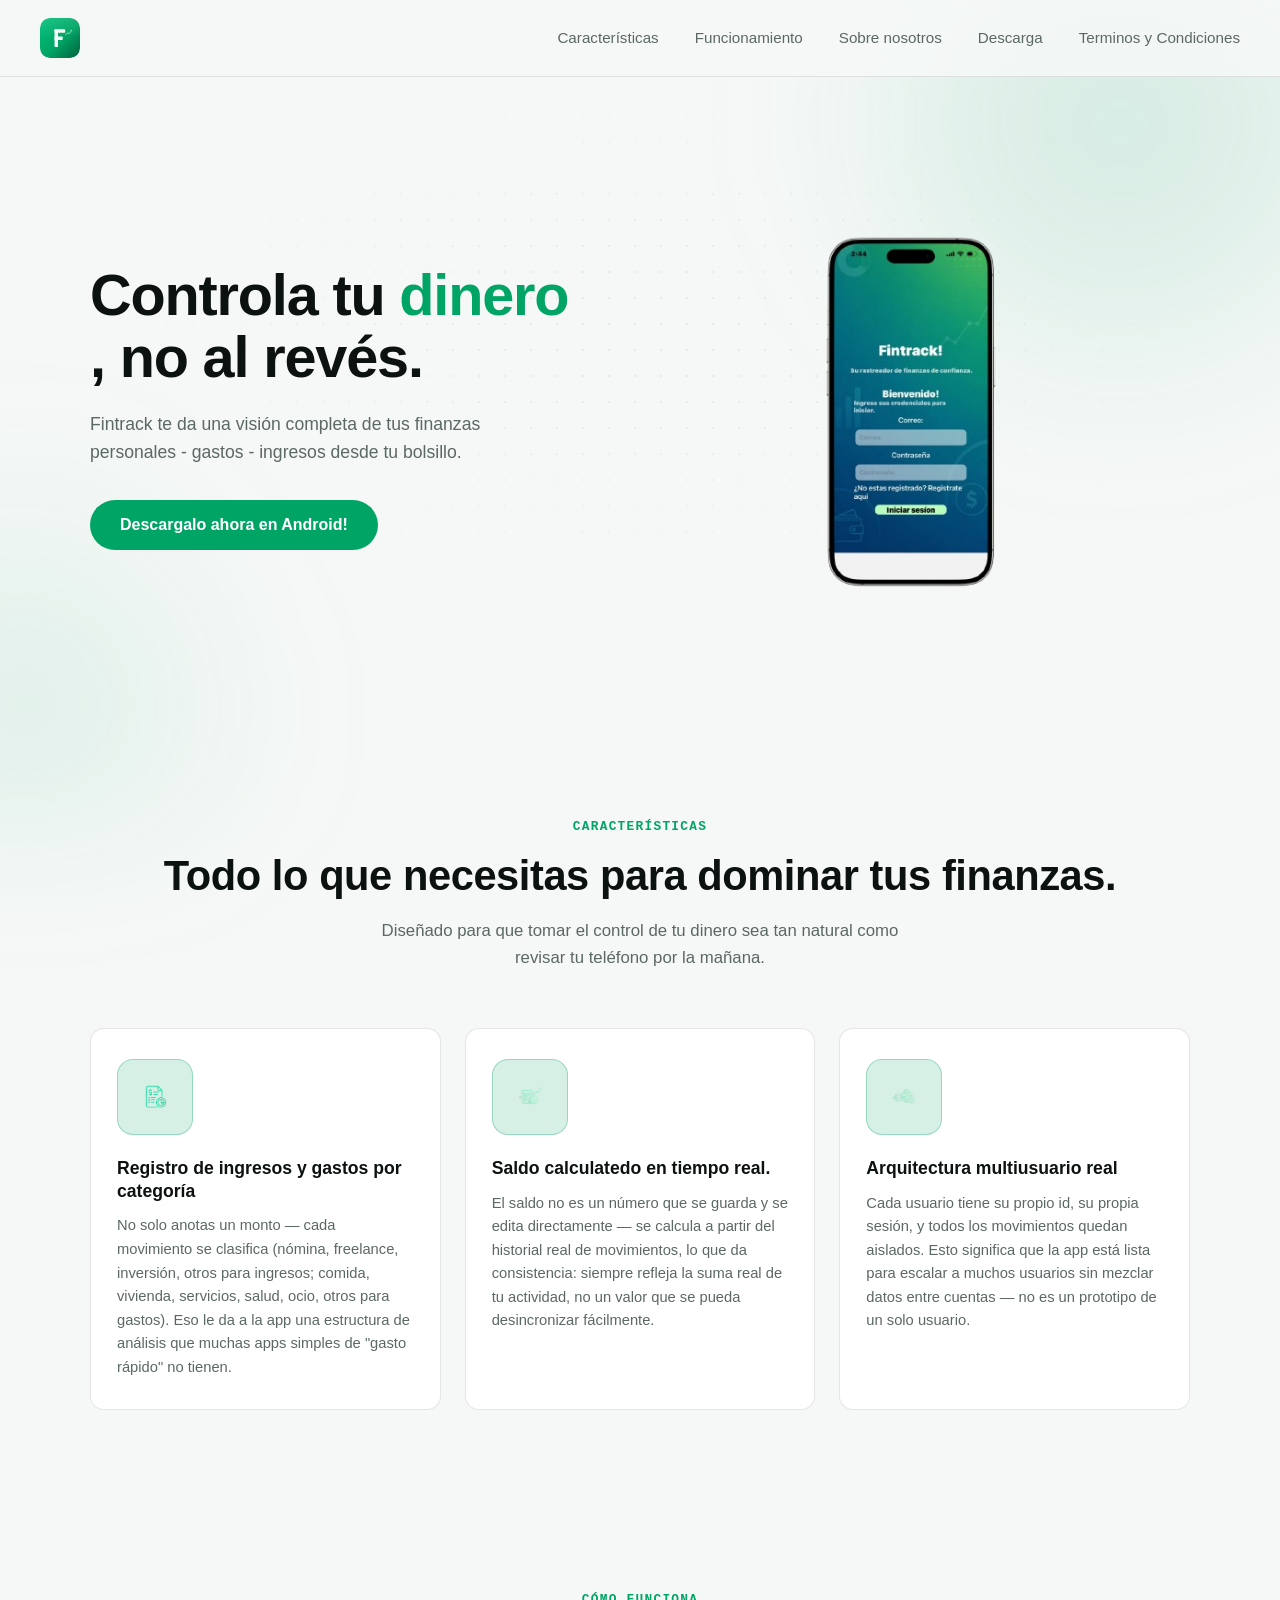
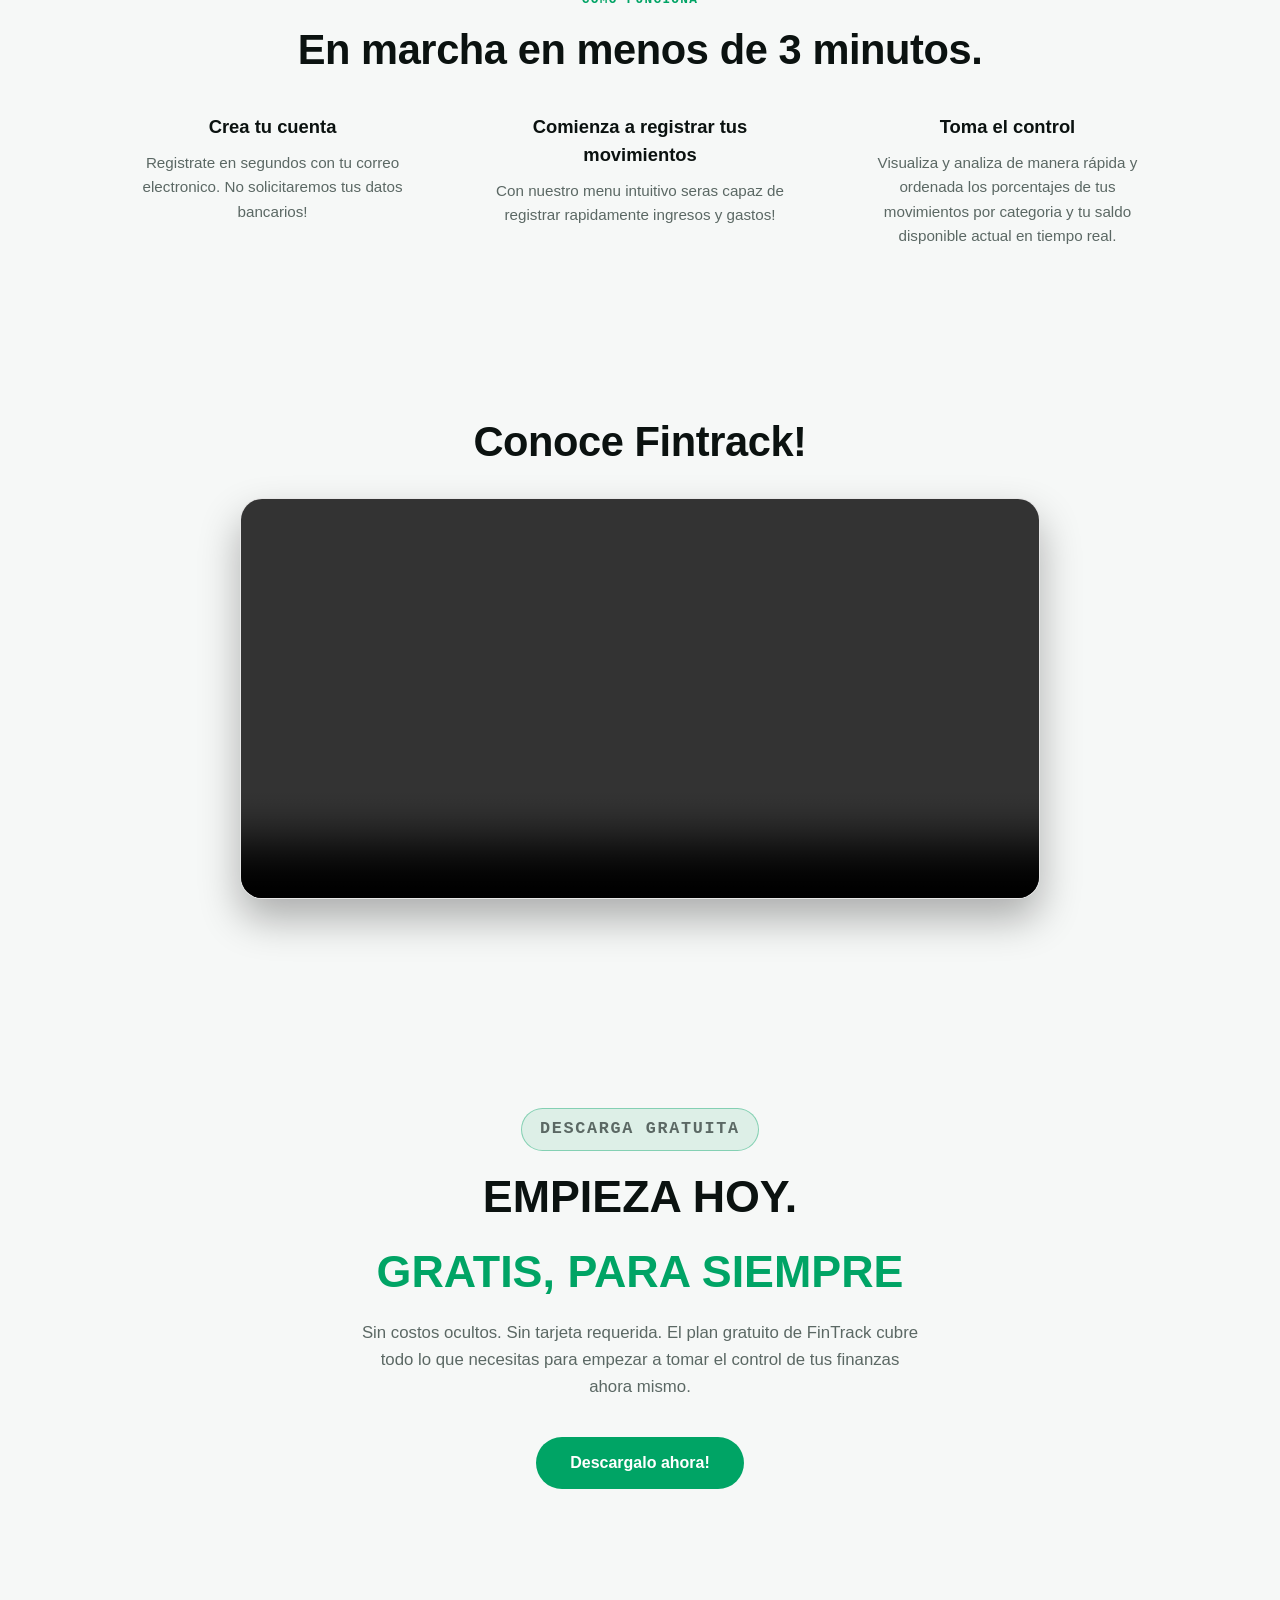
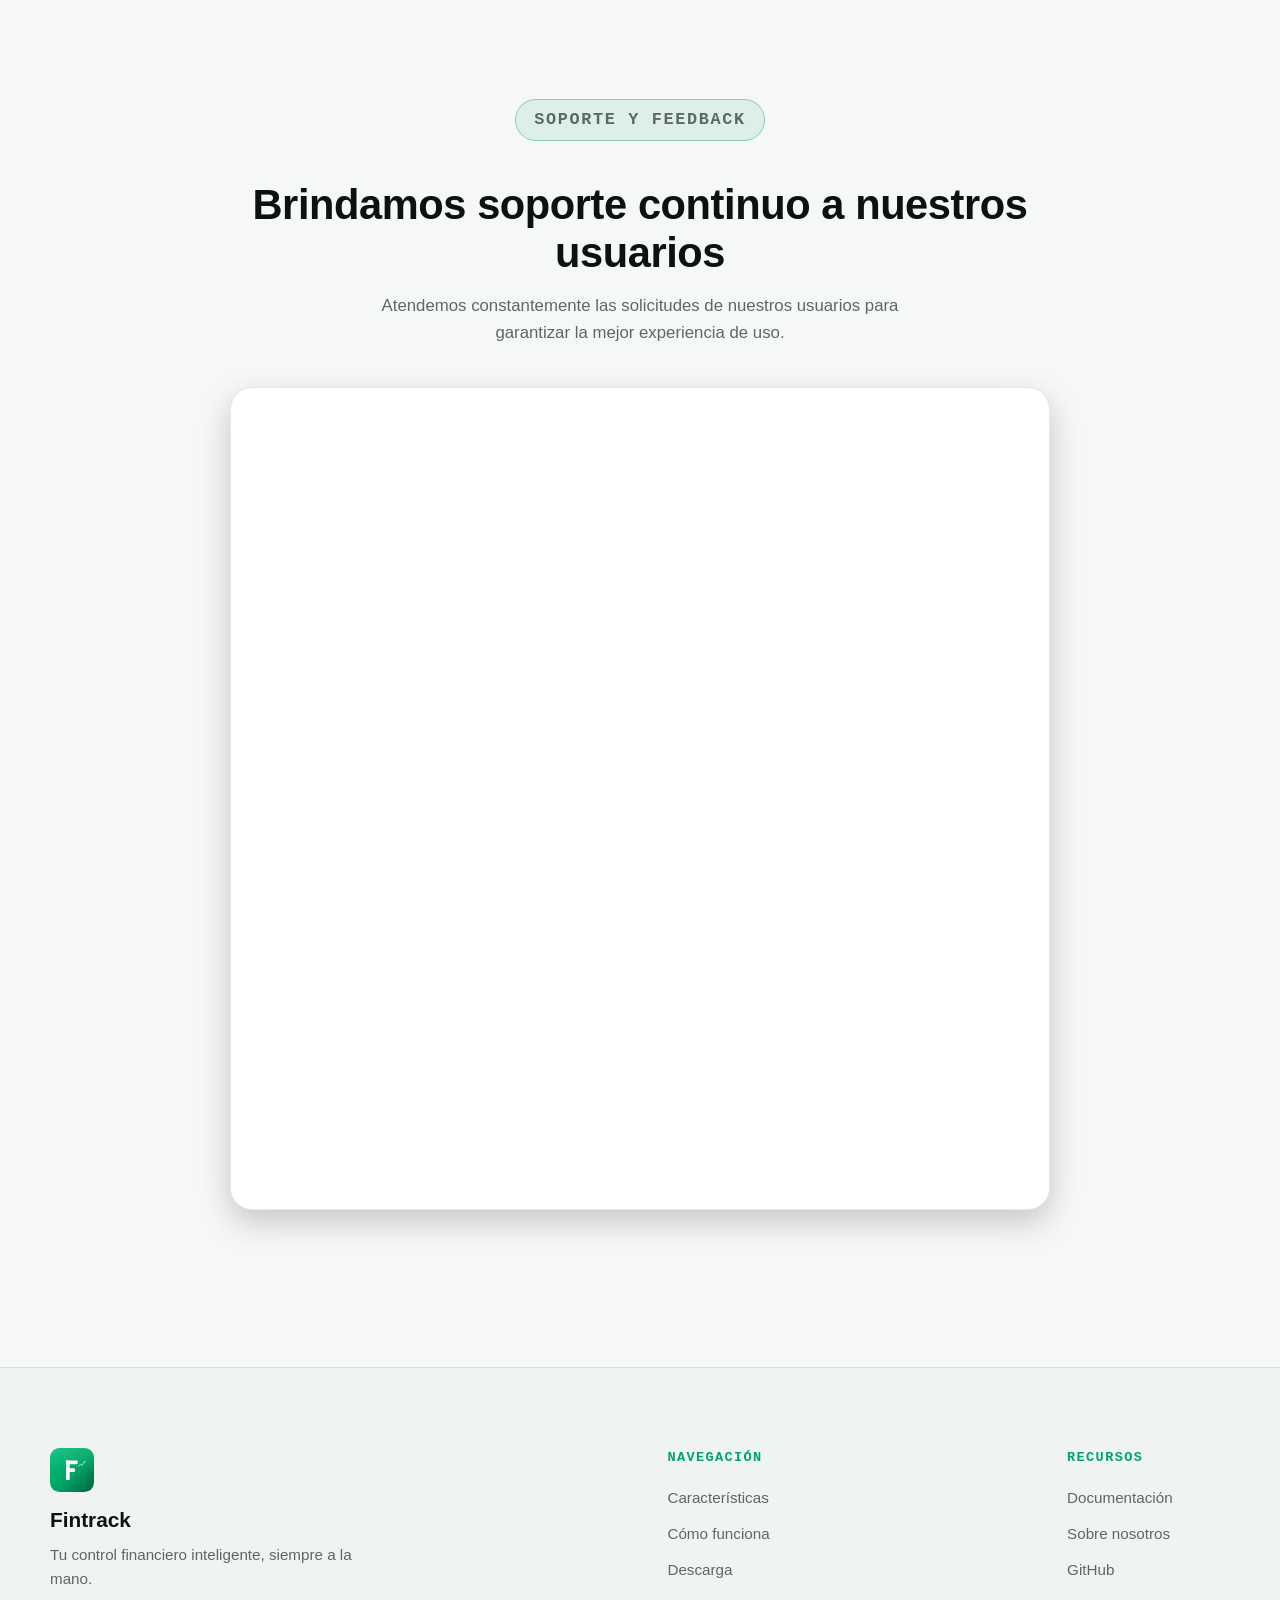
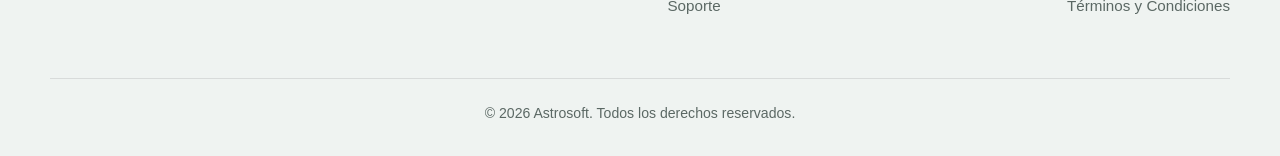
==== app/index.html @ dda46fd3 "new version" ====
<!DOCTYPE html>
<html lang="es">
    <head>
        <meta charset="UTF-8">
        <meta name="viewport" content="width=device-width, initial-scale=1.0"> 
        <link rel="stylesheet" href="style.css">
        <title>Fintrack - Control Finanzas Personales</title>
    </head>
    <body>
      <header>
            <div class="icon">
                <img src="./assets/fintrack-icon.svg" alt="icono-de-fintrack">
            </div>
            <nav>
                <ul>
                    <li><a href="#caracteristicas"> Características </a></li>
                    <li><a href="#funcionamiento"> Funcionamiento </a></li>
                    <li><a href="https://portfolio-teal-psi-70.vercel.app/" target="_blank" rel="noopener"> Sobre nosotros</a></li>
                    <li><a href="#descarga"> Descarga</a></li>
                    <li><a href="terms.html">Terminos y Condiciones</a></li>
                </ul>
            </nav>
            <button class="menu-toggle" aria-label="Abrir menú" aria-expanded="false">
                <span></span><span></span><span></span>
            </button>
        </header>

        <main>
            <section class="hero">
                <div class="left">
                    <h1 class="hero-title">Controla tu <span style="color: #00a465;"> dinero </span>, no al revés.</h1>
                    <p class="desc">
                        Fintrack te da una visión completa de tus finanzas personales - gastos - ingresos desde tu bolsillo.
                    </p>
                    <button><a href="https://github.com/AngelVilla16/Fintrack-54/releases/download/Mobile/fintrack-2.5.6.apk"> Descargalo ahora en Android!</a></button>
                </div>
                <div class="right">
                    <img src="./assets/MockupLogin-removebg-preview.png" alt="Mockup Fintrack App">
                </div>
            </section>

            <section id="caracteristicas" class="caracteristicas">
                <p>CARACTERÍSTICAS</p>
                <h1>Todo lo que necesitas para dominar tus finanzas.</h1>
                <p>Diseñado para que tomar el control de tu dinero sea tan natural como revisar tu teléfono por la mañana.</p>
                <div class="grid-caracteristicas">
                    <div class="card">
                        <img src="./assets/iconoIngreso.png" alt="Icono-Caracteristica-Ingreso">
                        <h3>Registro de ingresos y gastos por categoría</h3>
                        <p>No solo anotas un monto — cada movimiento se clasifica (nómina, freelance, inversión, otros para ingresos; comida, vivienda, servicios, salud, ocio, otros para gastos). Eso le da a la app una estructura de análisis que muchas apps simples de "gasto rápido" no tienen.</p>
                    </div>
                    <div class="card">
                        <img src="./assets/iconoSaldo.png" alt="Icono-Caracteristica-Saldo">
                        <h3>Saldo calculatedo en tiempo real.</h3>
                        <p>El saldo no es un número que se guarda y se edita directamente — se calcula a partir del historial real de movimientos, lo que da consistencia: siempre refleja la suma real de tu actividad, no un valor que se pueda desincronizar fácilmente.</p>
                    </div>
                    <div class="card">
                        <img src="./assets/iconoUsuarios.png" alt="Icono-Caracteristica-Arquitectura">
                        <h3>Arquitectura multiusuario real</h3>
                        <p>Cada usuario tiene su propio id, su propia sesión, y todos los movimientos quedan aislados. Esto significa que la app está lista para escalar a muchos usuarios sin mezclar datos entre cuentas — no es un prototipo de un solo usuario.</p>
                    </div>
                </div>
            </section>

            <section id="funcionamiento" class="funcionamiento">
                <p style="color:#00a465"> CÓMO FUNCIONA</p>
                <h1>En marcha en menos de 3 minutos.</h1>
                <div class="funCard">
                    <h4>Crea tu cuenta</h4>
                    <p>Registrate en segundos con tu correo electronico. No solicitaremos tus datos bancarios!</p>
                </div>
                <div class="funCard">
                    <h4>Comienza a registrar tus movimientos</h4>
                    <p>Con nuestro menu intuitivo seras capaz de registrar rapidamente ingresos y gastos!</p>
                </div>
                <div class="funCard">
                     <h4>Toma el control</h4>
                    <p>Visualiza y analiza de manera rápida y ordenada los porcentajes de tus movimientos por categoria y tu saldo disponible actual en tiempo real.</p>
                </div>
            </section>

            <section class="video">
                <h1>Conoce Fintrack!</h1>
                <video src="./assets/Fintrack-720.mp4" width="640" height="360" controls type="video/mp4"></video>
            </section>

            <section id="descarga" class="descarga">
                <p class="download">Descarga gratuita</p>
                <h1>EMPIEZA HOY.</h1>
                <br>
                <h1><span>GRATIS, PARA SIEMPRE</span></h1>
                <p>Sin costos ocultos. Sin tarjeta requerida. El plan gratuito de FinTrack cubre todo lo que necesitas para empezar a tomar el control de tus finanzas ahora mismo.</p>

                <button> <a href="https://github.com/AngelVilla16/Fintrack-54/releases/download/Mobile/fintrack-2.5.6.apk">Descargalo ahora!</a></button>
            </section>

            <section class="formulario" id="soporte">
                <p class="download">Soporte y Feedback</p>
                <h1>Brindamos soporte continuo a nuestros usuarios</h1>
                <p>Atendemos constantemente las solicitudes de nuestros usuarios para garantizar la mejor experiencia de uso.</p>

                <iframe data-tally-src="https://tally.so/embed/WOkbrL?alignLeft=1&hideTitle=1&transparentBackground=1&dynamicHeight=1" loading="lazy" width="100%" height="823" frameborder="0" marginheight="0" marginwidth="0" title="Soporte fintrack"></iframe>
                <script>var d=document,w="https://tally.so/widgets/embed.js",v=function(){"undefined"!=typeof Tally?Tally.loadEmbeds():d.querySelectorAll("iframe[data-tally-src]:not([src])").forEach((function(e){e.src=e.dataset.tallySrc}))};if("undefined"!=typeof Tally)v();else if(d.querySelector('script[src="'+w+'"]')==null){var s=d.createElement("script");s.src=w,s.onload=v,s.onerror=v,d.body.appendChild(s);}</script>
            </section>
        </main>

        <!-- PIE DE PÁGINA (FOOTER) -->
        <footer>
            <div class="footer-container">
                <div class="footer-brand">
                    <img src="./assets/fintrack-icon.svg" alt="Fintrack Logo" class="footer-logo">
                    <h3>Fintrack</h3>
                    <p>Tu control financiero inteligente, siempre a la mano.</p>
                </div>

                <div class="footer-links">
                    <h4>Navegación</h4>
                    <ul>
                        <li><a href="#caracteristicas">Características</a></li>
                        <li><a href="#funcionamiento">Cómo funciona</a></li>
                        <li><a href="#descarga">Descarga</a></li>
                        <li><a href="#soporte">Soporte</a></li>
                    </ul>
                </div>

                <div class="footer-links">
                    <h4>Recursos</h4>
                    <ul>
                        <li><a href="./assets/Fintrack.pdf" target="_blank">Documentación</a></li>
                        <li><a href="https://portfolio-teal-psi-70.vercel.app/" target="_blank" rel="noopener">Sobre nosotros</a></li>
                        <li><a href="https://github.com/AngelVilla16/Fintrack-54" target="_blank" rel="noopener">GitHub</a></li>
                        <li><a href="terms.html">Términos y Condiciones</a></li>
                    </ul>
                </div>
            </div>

            <div class="footer-bottom">
                <p>&copy; 2026 Astrosoft. Todos los derechos reservados.</p>
            </div>
        </footer>

        <script>
        const menuToggle = document.querySelector('.menu-toggle');
        const navList = document.querySelector('nav ul');

        menuToggle.addEventListener('click', () => {
            const isOpen = navList.classList.toggle('show');
            menuToggle.classList.toggle('open', isOpen);
            menuToggle.setAttribute('aria-expanded', isOpen);
        });

        navList.querySelectorAll('a').forEach(link => {
            link.addEventListener('click', () => {
            navList.classList.remove('show');
            menuToggle.classList.remove('open');
            menuToggle.setAttribute('aria-expanded', 'false');
            });
        });
        </script>
    </body>
</html>
---- app/style.css ----
/* =========================================================
   FINTRACK — LANDING PAGE STYLES
   Paleta: verde acento #00a465, con modo oscuro (por defecto)
   y modo claro automático según el sistema del usuario
   ========================================================= */

:root{
  --bg: #05070A;
  --bg-soft: #0B0F14;
  --bg-card: #10161C;
  --panel-deep: #0D2A20;
  --nav-bg: rgba(5, 7, 10, 0.85);
  --border: rgba(255,255,255,0.08);
  --green: #00a465;
  --green-soft: rgba(0, 164, 101, 0.12);
  --green-soft-strong: rgba(0, 164, 101, 0.22);
  --text: #F5F7F8;
  --text-muted: #9AA5AC;
  --radius-lg: 22px;
  --radius-md: 14px;
  --font-body: -apple-system, BlinkMacSystemFont, "Segoe UI", Inter, sans-serif;
  color-scheme: dark;
}

@media (prefers-color-scheme: light){
  :root{
    --bg: #F6F8F7;
    --bg-soft: #EFF3F1;
    --bg-card: #FFFFFF;
    --panel-deep: #DCEEE5;
    --nav-bg: rgba(246, 248, 247, 0.85);
    --border: rgba(11, 18, 16, 0.10);
    --green-soft: rgba(0, 164, 101, 0.10);
    --green-soft-strong: rgba(0, 164, 101, 0.16);
    --text: #0B1210;
    --text-muted: #5B6864;
    color-scheme: light;
  }
}

*{ box-sizing: border-box; margin: 0; padding: 0; }

html{
  scroll-behavior: smooth;
  overflow-x: hidden;
}

body{
  background: var(--bg);
  color: var(--text);
  font-family: var(--font-body);
  line-height: 1.5;
  -webkit-font-smoothing: antialiased;
  transition: background 0.2s ease, color 0.2s ease;
}

img{ display:block; max-width: 100%; }

a{ color: inherit; text-decoration: none; }

button{
  font-family: inherit;
  cursor: pointer;
  border: none;
}

ul{ list-style: none; }

.wrap{
  max-width: 1180px;
  margin: 0 auto;
  padding: 0 32px;
}

@media (max-width: 640px){
  .wrap{ padding: 0 20px; }
}

/* ---------------------------------------------------------
   HEADER / NAV
--------------------------------------------------------- */
header{
  position: sticky;
  top: 0;
  z-index: 100;
  display: flex;
  align-items: center;
  justify-content: space-between;
  gap: 16px;
  padding: 16px 20px;
  background: var(--nav-bg);
  backdrop-filter: blur(10px);
  border-bottom: 1px solid var(--border);
}

@media (min-width: 640px){
  header{ padding: 18px 40px; }
}

header .icon{
  width: 40px;
  height: 40px;
  border-radius: 10px;
  overflow: hidden;
  flex-shrink: 0;
  display: flex;
  align-items: center;
  justify-content: center;
}
header .icon img{
  width: 100%;
  height: 100%;
  object-fit: contain;
}

nav ul{
  display: flex;
  align-items: center;
  gap: 36px;
}
nav ul li a{
  font-size: 0.95rem;
  color: var(--text-muted);
  font-weight: 500;
  transition: color 0.2s ease;
}
nav ul li a:hover{ color: var(--text); }

.download{
  display: inline-block;
  border: 1px solid rgba(0, 164, 101, 0.4);
  background: var(--green-soft);
  color: var(--green);
  border-radius: 100px;
  padding: 7px 18px;
  font-family: monospace;
  font-size: 0.8rem;
  letter-spacing: 0.1em;
  text-transform: uppercase;
  font-weight: 700;
  margin: 0 auto 20px;
}

/* Botón hamburguesa — solo visible en móvil */
.menu-toggle{
  display: none;
  flex-direction: column;
  justify-content: center;
  align-items: center;
  gap: 5px;
  width: 40px;
  height: 40px;
  background: transparent;
  border: 1px solid var(--border);
  border-radius: 10px;
  flex-shrink: 0;
}
.menu-toggle span{
  width: 18px;
  height: 2px;
  background: var(--text);
  border-radius: 2px;
  transition: transform 0.25s ease, opacity 0.25s ease;
}
.menu-toggle.open span:nth-child(1){ transform: translateY(7px) rotate(45deg); }
.menu-toggle.open span:nth-child(2){ opacity: 0; }
.menu-toggle.open span:nth-child(3){ transform: translateY(-7px) rotate(-45deg); }

@media (max-width: 800px){
  .menu-toggle{ display: flex; }

  nav ul{
    display: none;
    position: absolute;
    top: 100%;
    left: 0;
    right: 0;
    flex-direction: column;
    align-items: flex-start;
    gap: 0;
    padding: 8px 20px 18px;
    background: var(--nav-bg);
    backdrop-filter: blur(10px);
    border-bottom: 1px solid var(--border);
  }
  nav ul.show{ display: flex; }
  nav ul li{ width: 100%; }
  nav ul li a{
    display: block;
    width: 100%;
    padding: 13px 0;
    border-bottom: 1px solid var(--border);
  }
  nav ul li:last-child a{ border-bottom: none; }
}

/* ---------------------------------------------------------
   HERO
--------------------------------------------------------- */
.hero{
  position: relative;
  z-index: 0;
  display: grid;
  grid-template-columns: 1fr 1.05fr;
  align-items: center;
  gap: 60px;
  padding: 100px 40px 90px;
  max-width: 1180px;
  margin: 0 auto;
}

.hero::before{
  content: "";
  position: absolute;
  inset: -120px -160px;
  background:
    radial-gradient(480px circle at 82% 18%, var(--green-soft-strong), transparent 70%),
    radial-gradient(420px circle at 8% 85%, var(--green-soft), transparent 70%);
  filter: blur(70px);
  z-index: -2;
  pointer-events: none;
}

.hero::after{
  content: "";
  position: absolute;
  inset: 0;
  background-image: radial-gradient(var(--border) 1px, transparent 1px);
  background-size: 26px 26px;
  -webkit-mask-image: radial-gradient(ellipse 70% 60% at 50% 40%, black 0%, transparent 75%);
  mask-image: radial-gradient(ellipse 70% 60% at 50% 40%, black 0%, transparent 75%);
  opacity: 0.7;
  z-index: -1;
  pointer-events: none;
}

@media (max-width: 900px){
  .hero{
    grid-template-columns: 1fr;
    padding: 56px 24px 48px;
    text-align: left;
  }
}

.hero-title{
  font-size: clamp(2.4rem, 5vw, 3.6rem);
  font-weight: 800;
  line-height: 1.08;
  letter-spacing: -0.02em;
}

.hero .desc{
  margin-top: 22px;
  font-size: 1.1rem;
  color: var(--text-muted);
  max-width: 460px;
  line-height: 1.6;
}

.hero button{
  margin-top: 34px;
  background: var(--green);
  color: white;
  padding: 16px 30px;
  border-radius: 100px;
  font-weight: 700;
  font-size: 1rem;
  transition: transform 0.2s ease, background 0.2s ease;
}
.hero button:hover{
  background: #00c078;
  transform: translateY(-2px);
}
.hero button a{ color: inherit; }

@media (max-width: 480px){
  .hero button{
    width: 100%;
    text-align: center;
    padding: 15px 20px;
  }
}

.hero .right{
  display: flex;
  justify-content: center;
}
.hero .right img{
  width: 100%;
  max-width: 460px;
  height: auto;
  object-fit: contain;
}

/* ---------------------------------------------------------
   SECTION HEADERS (compartido por características / funcionamiento)
--------------------------------------------------------- */
.caracteristicas,
.funcionamiento{
  padding: 90px 40px;
  max-width: 1180px;
  margin: 0 auto;
  text-align: center;
}

@media (max-width: 640px){
  .caracteristicas,
  .funcionamiento{ padding: 64px 24px; }
}

.caracteristicas > p:first-child,
.funcionamiento > p:first-child{
  font-family: monospace;
  font-size: 0.8rem;
  letter-spacing: 0.1em;
  text-transform: uppercase;
  color: var(--green);
  font-weight: 700;
  margin-bottom: 16px;
}

.caracteristicas > h1,
.funcionamiento > h1{
  font-size: clamp(1.9rem, 3.6vw, 2.6rem);
  font-weight: 800;
  line-height: 1.15;
  letter-spacing: -0.01em;
}

.caracteristicas > p:nth-of-type(2){
  margin: 18px auto 0;
  max-width: 560px;
  color: var(--text-muted);
  font-size: 1.05rem;
  line-height: 1.6;
}

/* ---------------------------------------------------------
   FEATURES GRID
--------------------------------------------------------- */
.grid-caracteristicas{
  margin-top: 56px;
  display: grid;
  grid-template-columns: repeat(3, 1fr);
  gap: 24px;
  text-align: left;
}

@media (max-width: 900px){
  .grid-caracteristicas{ grid-template-columns: 1fr; }
}

.card{
  background: var(--bg-card);
  border: 1px solid var(--border);
  border-radius: var(--radius-md);
  padding: 30px 26px;
  transition: transform 0.25s ease, border-color 0.25s ease;
}
.card:hover{
  transform: translateY(-4px);
  border-color: var(--green);
}

@media (max-width: 480px){
  .card{ padding: 22px 20px; }
}

.card img{
  width: 76px;
  height: 76px;
  padding: 16px;
  box-sizing: border-box;
  object-fit: contain;
  border-radius: 16px;
  background: var(--green-soft-strong);
  border: 1px solid rgba(0, 164, 101, 0.3);
  margin-bottom: 22px;
}

.card h3{
  font-size: 1.1rem;
  font-weight: 700;
  line-height: 1.3;
  margin-bottom: 12px;
}

.card p{
  font-size: 0.92rem;
  color: var(--text-muted);
  line-height: 1.6;
}

/* ---------------------------------------------------------
   FUNCIONAMIENTO (pasos)
--------------------------------------------------------- */
.funcionamiento img{
  width: 100%;
  max-width: 700px;
  height: 2px;
  margin: 56px auto 0;
  background: linear-gradient(90deg, transparent, var(--green), transparent);
  border: none;
}

@media (max-width: 860px){
  .funcionamiento img{ display: none; }
}

.funcionamiento{
  display: flex;
  flex-direction: column;
  align-items: center;
}

.funcionamiento > div.funCard:nth-of-type(1),
.funcionamiento > div.funCard{
  /* el contenedor de las 3 tarjetas se organiza como grid */
}

/* Envolvemos visualmente las 3 tarjetas en fila mediante grid en el propio flujo */
.funcionamiento{
  display: block;
}
.funcionamiento .funCard{
  display: inline-block;
  vertical-align: top;
  width: 30%;
  min-width: 210px;
  margin: 40px 1.5% 0;
  text-align: center;
}

@media (max-width: 860px){
  .funcionamiento .funCard{
    width: 100%;
    margin: 32px 0 0;
    display: block;
  }
}

.funCard h4{
  font-size: 1.15rem;
  font-weight: 700;
  margin-bottom: 10px;
}

.funCard p{
  font-size: 0.95rem;
  color: var(--text-muted);
  line-height: 1.6;
  max-width: 300px;
  margin: 0 auto;
}

/* ---------------------------------------------------------
   DESCARGA (CTA final)
--------------------------------------------------------- */
.descarga{
  max-width: 900px;
  margin: 0 auto;
  padding: 100px 40px 120px;
  text-align: center;
}

@media (max-width: 640px){
  .descarga{ padding: 64px 24px 80px; }
}

.descarga img{
  width: 160px;
  height: 44px;
  margin: 0 auto 24px;
  border-radius: 100px;
  background: var(--green-soft);
  border: 1px solid var(--green);
}

.descarga h1{
  font-size: clamp(2rem, 4vw, 2.8rem);
  font-weight: 800;
  line-height: 1.15;
}

.descarga h1 span{
  color: var(--green);
}

.descarga > p{
  margin-top: 22px;
  color: var(--text-muted);
  font-size: 1.05rem;
  max-width: 560px;
  margin-left: auto;
  margin-right: auto;
  line-height: 1.6;
}

.descarga button{
  margin-top: 36px;
  background: var(--green);
  color: white;
  padding: 17px 34px;
  border-radius: 100px;
  font-weight: 700;
  font-size: 1rem;
  transition: transform 0.2s ease, background 0.2s ease;
}
.descarga button:hover{
  background: #00c078;
  transform: translateY(-2px);
}
/* ---------------------------------------------------------
   VIDEO
--------------------------------------------------------- */
.video {
  padding: 80px 40px;
  max-width: 900px;
  margin: 0 auto;
  text-align: center;
}

.video h1 {
  font-size: clamp(1.9rem, 3.6vw, 2.6rem);
  font-weight: 800;
  line-height: 1.15;
  letter-spacing: -0.01em;
  margin-bottom: 32px;
}

.video video {
  width: 100%;
  max-width: 800px;
  height: auto;
  border-radius: var(--radius-lg);
  border: 1px solid var(--border);
  background: var(--bg-card);
  box-shadow: 0 20px 40px rgba(0, 0, 0, 0.3);
  outline: none;
}

@media (max-width: 640px) {
  .video {
    padding: 56px 24px;
  }
}
/* ---------------------------------------------------------
   SOPORTE / FORMULARIO (Tally)
--------------------------------------------------------- */
.formulario {
  padding: 90px 40px;
  max-width: 900px;
  margin: 0 auto;
  text-align: center;
}

@media (max-width: 640px) {
  .formulario {
    padding: 64px 24px;
  }
}

.formulario h1 {
  font-size: clamp(1.9rem, 3.6vw, 2.6rem);
  font-weight: 800;
  line-height: 1.15;
  letter-spacing: -0.01em;
  margin-bottom: 16px;
}

.formulario > p {
  color: var(--text-muted);
  font-size: 1.05rem;
  max-width: 580px;
  margin: 0 auto 40px;
  line-height: 1.6;
}

/* Contenedor e iframe de Tally */
.formulario iframe {
  width: 100%;
  border: 1px solid var(--border);
  border-radius: var(--radius-lg);
  background: var(--bg-card);
  box-shadow: 0 12px 32px rgba(0, 0, 0, 0.2);
  transition: border-color 0.3s ease;
}

.formulario iframe:hover {
  border-color: rgba(0, 164, 101, 0.4);
}
/* ---------------------------------------------------------
   FOOTER
--------------------------------------------------------- */
footer {
  background: var(--bg-soft);
  border-top: 1px solid var(--border);
  padding: 80px 40px 32px;
  margin-top: 60px;
}

.footer-container {
  max-width: 1180px;
  margin: 0 auto;
  display: flex;
  justify-content: space-between;
  flex-wrap: wrap;
  gap: 40px;
}

.footer-brand {
  max-width: 320px;
}

.footer-logo {
  width: 44px;
  height: 44px;
  margin-bottom: 12px;
}

.footer-brand h3 {
  font-size: 1.3rem;
  font-weight: 800;
  color: var(--text);
  margin-bottom: 8px;
}

.footer-brand p {
  color: var(--text-muted);
  font-size: 0.95rem;
  line-height: 1.6;
}

.footer-links h4 {
  color: var(--green);
  font-size: 0.85rem;
  font-family: monospace;
  letter-spacing: 0.1em;
  text-transform: uppercase;
  font-weight: 700;
  margin-bottom: 18px;
}

.footer-links ul {
  display: flex;
  flex-direction: column;
  gap: 12px;
}

.footer-links li a {
  color: var(--text-muted);
  font-size: 0.95rem;
  font-weight: 500;
  transition: color 0.2s ease;
}

.footer-links li a:hover {
  color: var(--text);
}

.footer-bottom {
  max-width: 1180px;
  margin: 60px auto 0;
  padding-top: 24px;
  border-top: 1px solid var(--border);
  text-align: center;
  font-size: 0.88rem;
  color: var(--text-muted);
}

@media (max-width: 768px) {
  footer {
    padding: 56px 24px 24px;
  }

  .footer-container {
    flex-direction: column;
    gap: 36px;
  }

  .footer-bottom {
    margin-top: 40px;
  }
}
  
        .legal-container {
            max-width: 850px;
            margin: 40px auto 80px;
            padding: 0 24px;
        }

        .legal-header {
            border-bottom: 1px solid var(--border);
            padding-bottom: 24px;
            margin-bottom: 32px;
        }

        .legal-header h1 {
            font-size: clamp(2rem, 4vw, 2.5rem);
            font-weight: 800;
            margin-bottom: 8px;
        }

        .legal-header p {
            color: var(--text-muted);
            font-size: 0.95rem;
        }

        .legal-content h2 {
            font-size: 1.35rem;
            color: var(--green);
            margin: 32px 0 12px;
            font-weight: 700;
        }

        .legal-content p, .legal-content li {
            color: var(--text-muted);
            font-size: 1rem;
            line-height: 1.7;
            margin-bottom: 12px;
        }

        .legal-content ul {
            list-style: disc;
            padding-left: 24px;
            margin-bottom: 16px;
        }

        .legal-content strong {
            color: var(--text);
        }

        .back-link {
            display: inline-block;
            margin-bottom: 20px;
            color: var(--green);
            font-weight: 600;
            font-size: 0.9rem;
        }
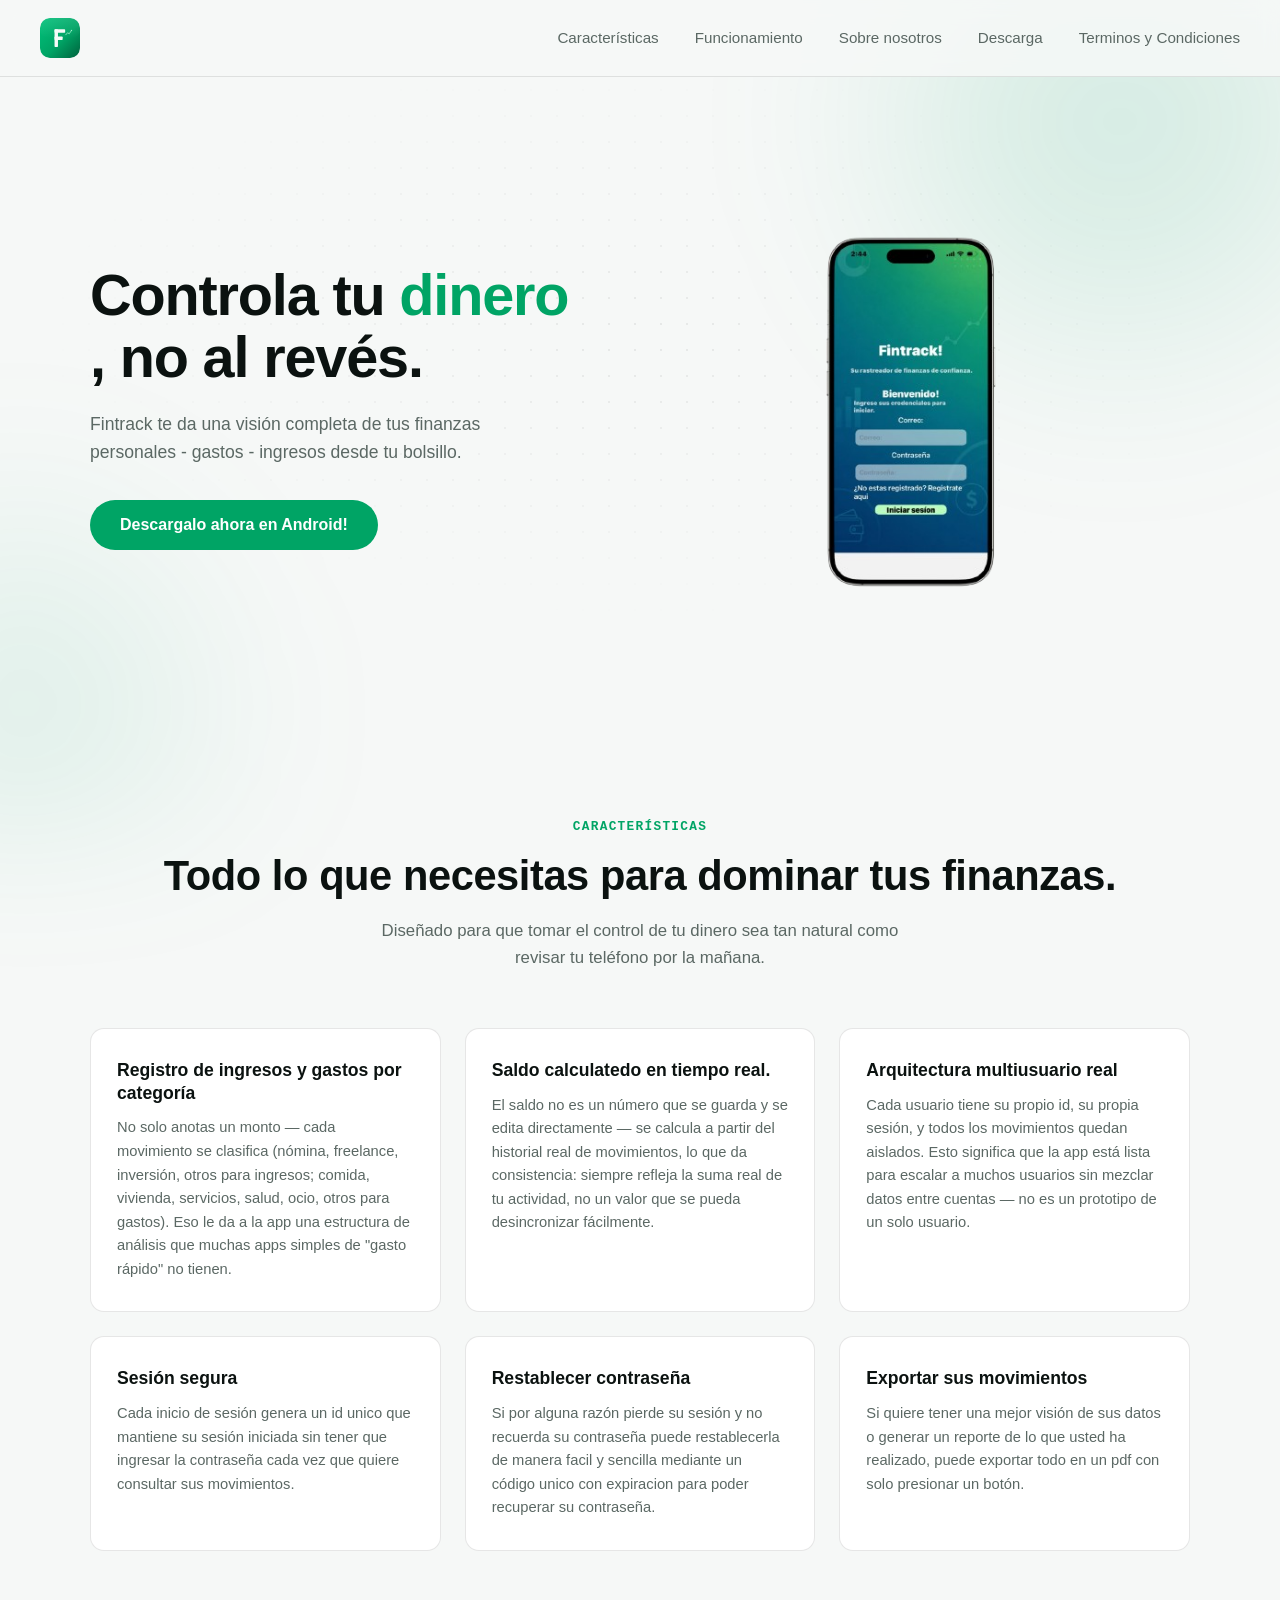
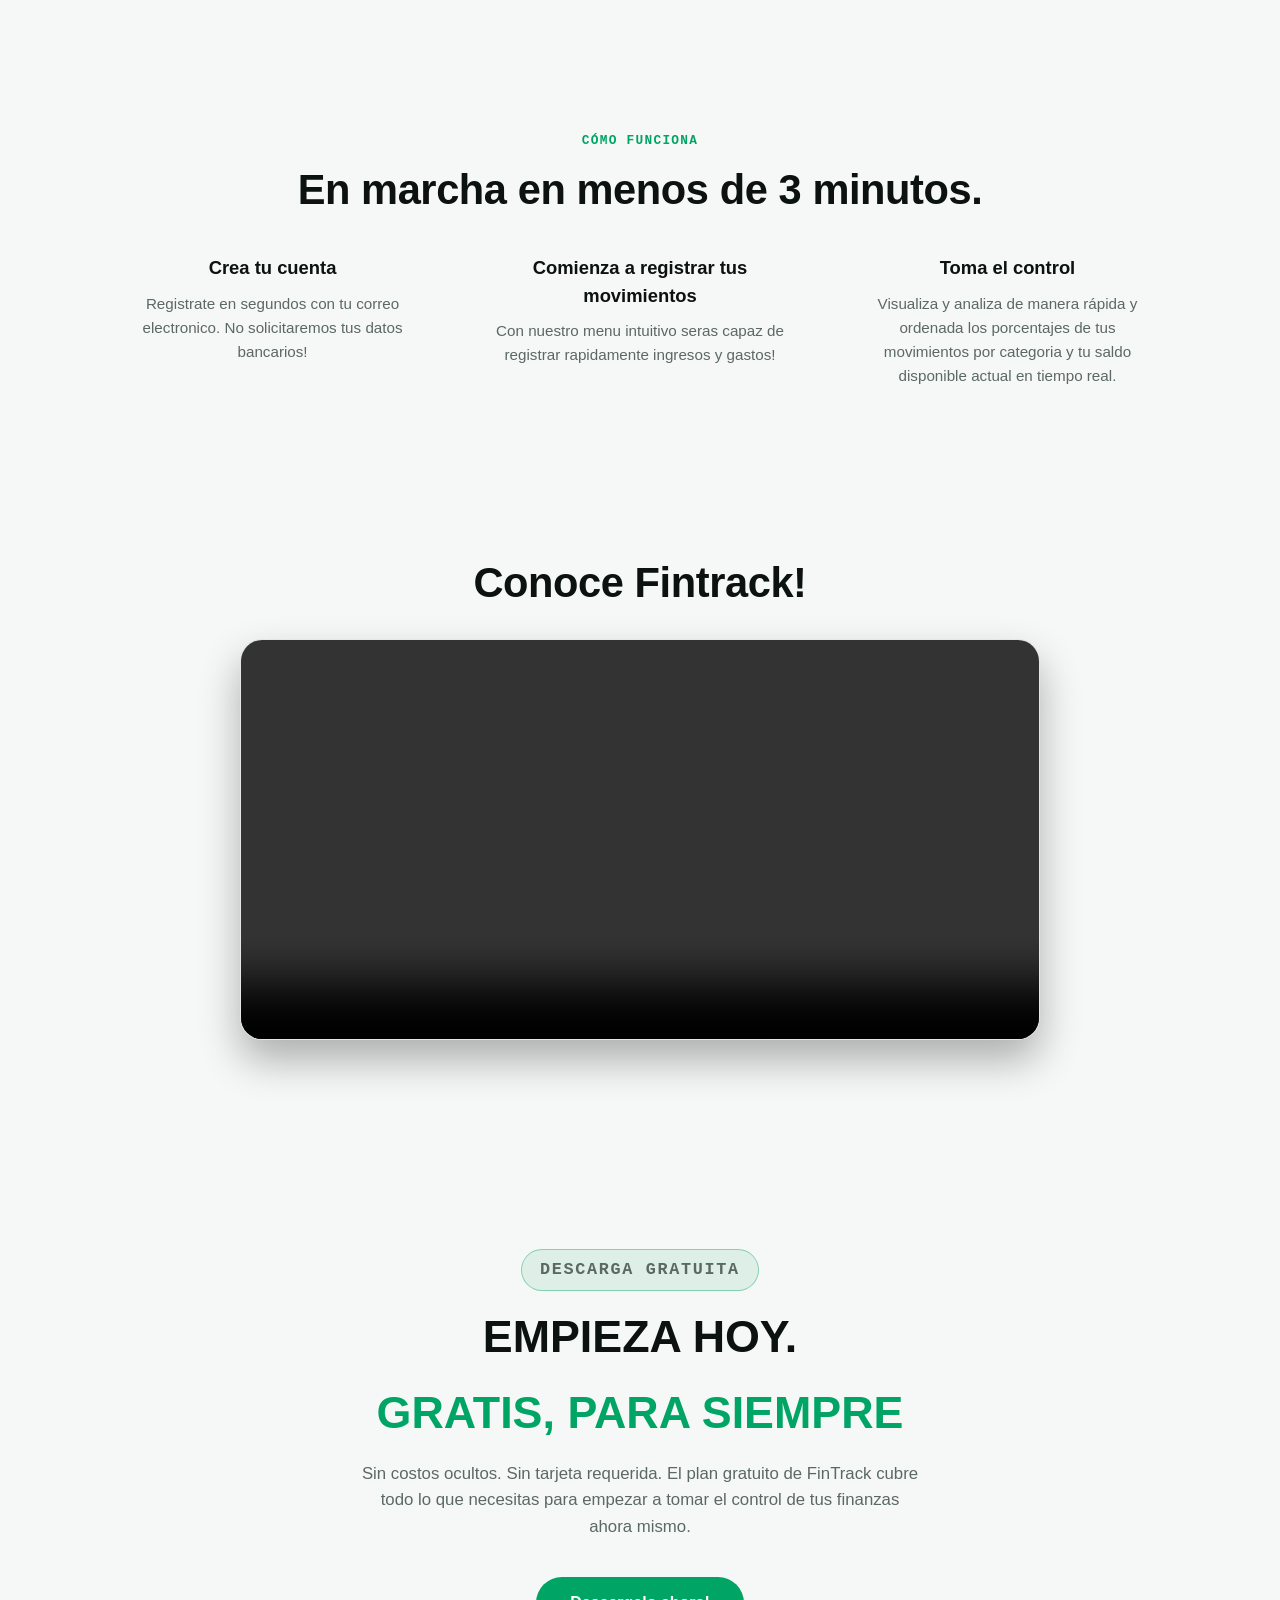
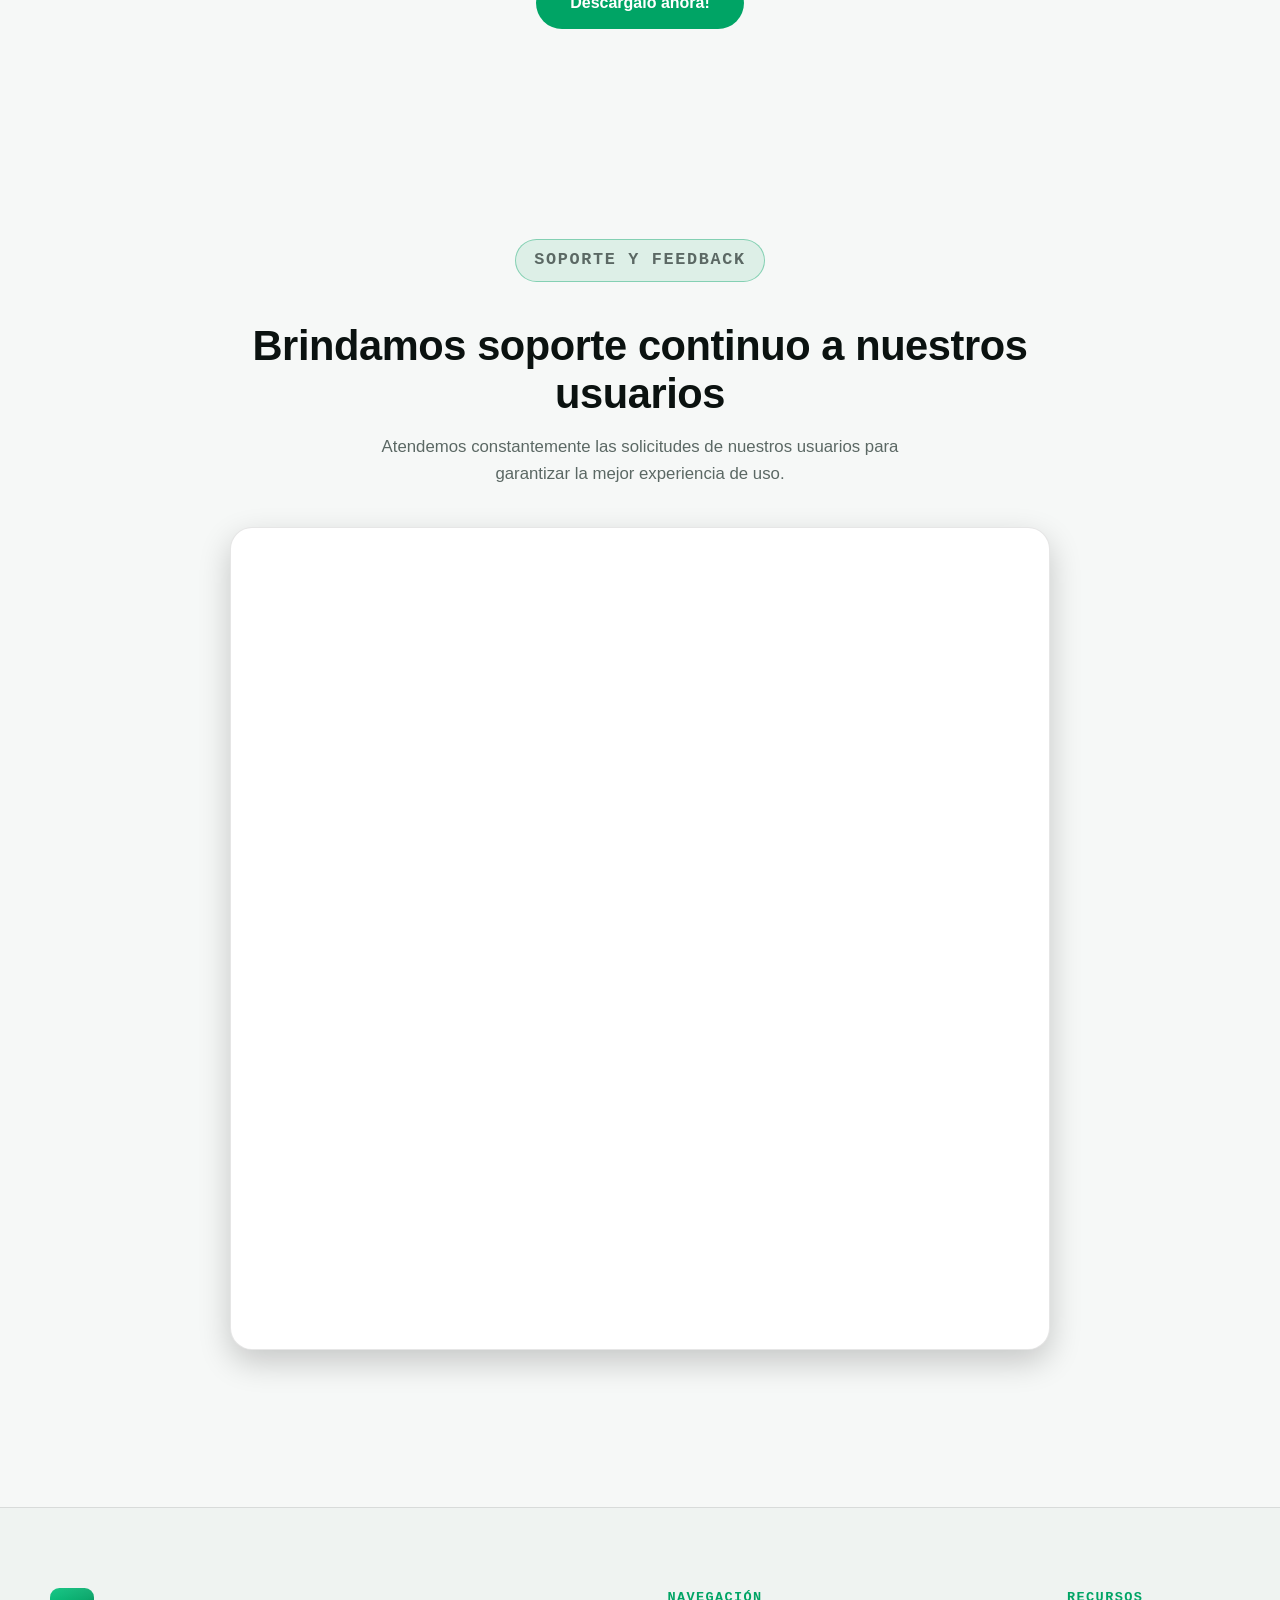
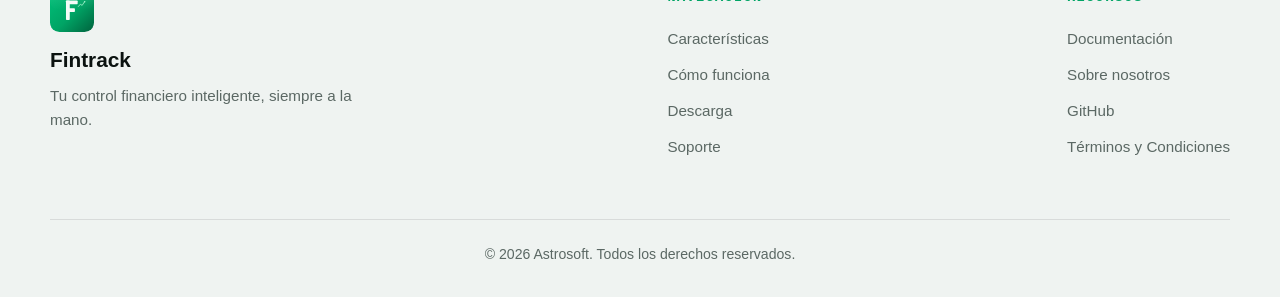
==== commit cb5c5567: "Nuevas caracteristicas" ====
--- a/app/index.html
+++ b/app/index.html
@@ -4,6 +4,7 @@
         <meta charset="UTF-8">
         <meta name="viewport" content="width=device-width, initial-scale=1.0"> 
         <link rel="stylesheet" href="style.css">
+        <link rel="icon" type="image/png" href="./assets/icon.png">
         <title>Fintrack - Control Finanzas Personales</title>
     </head>
     <body>
@@ -32,7 +33,7 @@
                     <p class="desc">
                         Fintrack te da una visión completa de tus finanzas personales - gastos - ingresos desde tu bolsillo.
                     </p>
-                    <button><a href="https://github.com/AngelVilla16/Fintrack-54/releases/download/Mobile/fintrack-2.5.6.apk"> Descargalo ahora en Android!</a></button>
+                    <button><a href="https://github.com/AngelVilla16/Fintrack-54/releases/download/Mobile/fintrack-3.1.apk"> Descargalo ahora en Android!</a></button>
                 </div>
                 <div class="right">
                     <img src="./assets/MockupLogin-removebg-preview.png" alt="Mockup Fintrack App">
@@ -45,19 +46,31 @@
                 <p>Diseñado para que tomar el control de tu dinero sea tan natural como revisar tu teléfono por la mañana.</p>
                 <div class="grid-caracteristicas">
                     <div class="card">
-                        <img src="./assets/iconoIngreso.png" alt="Icono-Caracteristica-Ingreso">
+                  
                         <h3>Registro de ingresos y gastos por categoría</h3>
                         <p>No solo anotas un monto — cada movimiento se clasifica (nómina, freelance, inversión, otros para ingresos; comida, vivienda, servicios, salud, ocio, otros para gastos). Eso le da a la app una estructura de análisis que muchas apps simples de "gasto rápido" no tienen.</p>
                     </div>
                     <div class="card">
-                        <img src="./assets/iconoSaldo.png" alt="Icono-Caracteristica-Saldo">
+                       
                         <h3>Saldo calculatedo en tiempo real.</h3>
                         <p>El saldo no es un número que se guarda y se edita directamente — se calcula a partir del historial real de movimientos, lo que da consistencia: siempre refleja la suma real de tu actividad, no un valor que se pueda desincronizar fácilmente.</p>
                     </div>
                     <div class="card">
-                        <img src="./assets/iconoUsuarios.png" alt="Icono-Caracteristica-Arquitectura">
+                    
                         <h3>Arquitectura multiusuario real</h3>
                         <p>Cada usuario tiene su propio id, su propia sesión, y todos los movimientos quedan aislados. Esto significa que la app está lista para escalar a muchos usuarios sin mezclar datos entre cuentas — no es un prototipo de un solo usuario.</p>
+                    </div>
+                    <div class="card">
+                        <h3>Sesión segura</h3>
+                        <p>Cada inicio de sesión genera un id unico que mantiene su sesión iniciada sin tener que ingresar la contraseña cada vez que quiere consultar sus movimientos.</p>
+                    </div>
+                    <div class="card">
+                        <h3>Restablecer contraseña</h3>
+                        <p> Si por alguna razón pierde su sesión y no recuerda su contraseña puede restablecerla de manera facil y sencilla mediante un código unico con expiracion para poder recuperar su contraseña.</p>
+                    </div>
+                    <div class="card">
+                        <h3>Exportar sus movimientos</h3>
+                        <p>Si quiere tener una mejor visión de sus datos o generar un reporte de lo que usted ha realizado, puede exportar todo en un pdf con solo presionar un botón.</p>
                     </div>
                 </div>
             </section>
@@ -91,7 +104,7 @@
                 <h1><span>GRATIS, PARA SIEMPRE</span></h1>
                 <p>Sin costos ocultos. Sin tarjeta requerida. El plan gratuito de FinTrack cubre todo lo que necesitas para empezar a tomar el control de tus finanzas ahora mismo.</p>
 
-                <button> <a href="https://github.com/AngelVilla16/Fintrack-54/releases/download/Mobile/fintrack-2.5.6.apk">Descargalo ahora!</a></button>
+                <button> <a href="https://github.com/AngelVilla16/Fintrack-54/releases/download/Mobile/fintrack-3.1.apk">Descargalo ahora!</a></button>
             </section>
 
             <section class="formulario" id="soporte">
@@ -140,6 +153,7 @@
         </footer>
 
         <script>
+            alert("Versión 3.1 disponible ahora!");
         const menuToggle = document.querySelector('.menu-toggle');
         const navList = document.querySelector('nav ul');
 
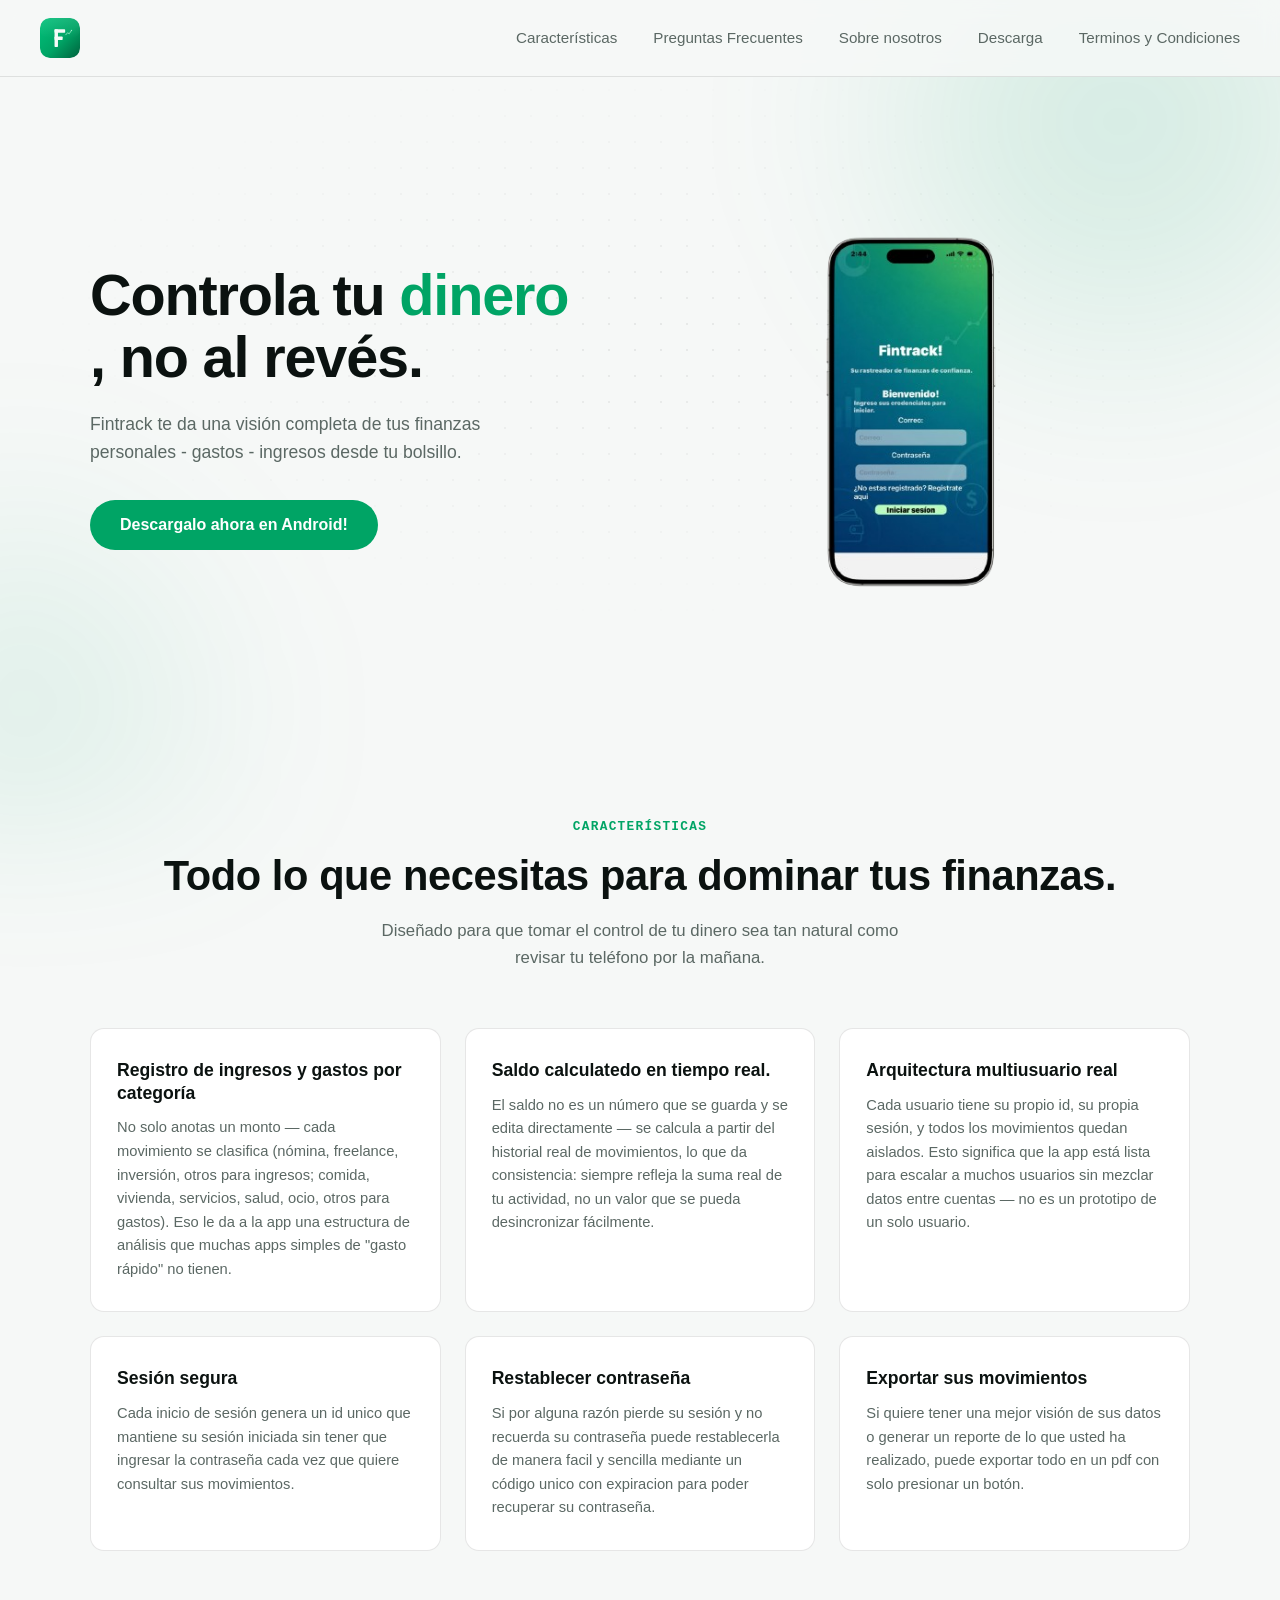
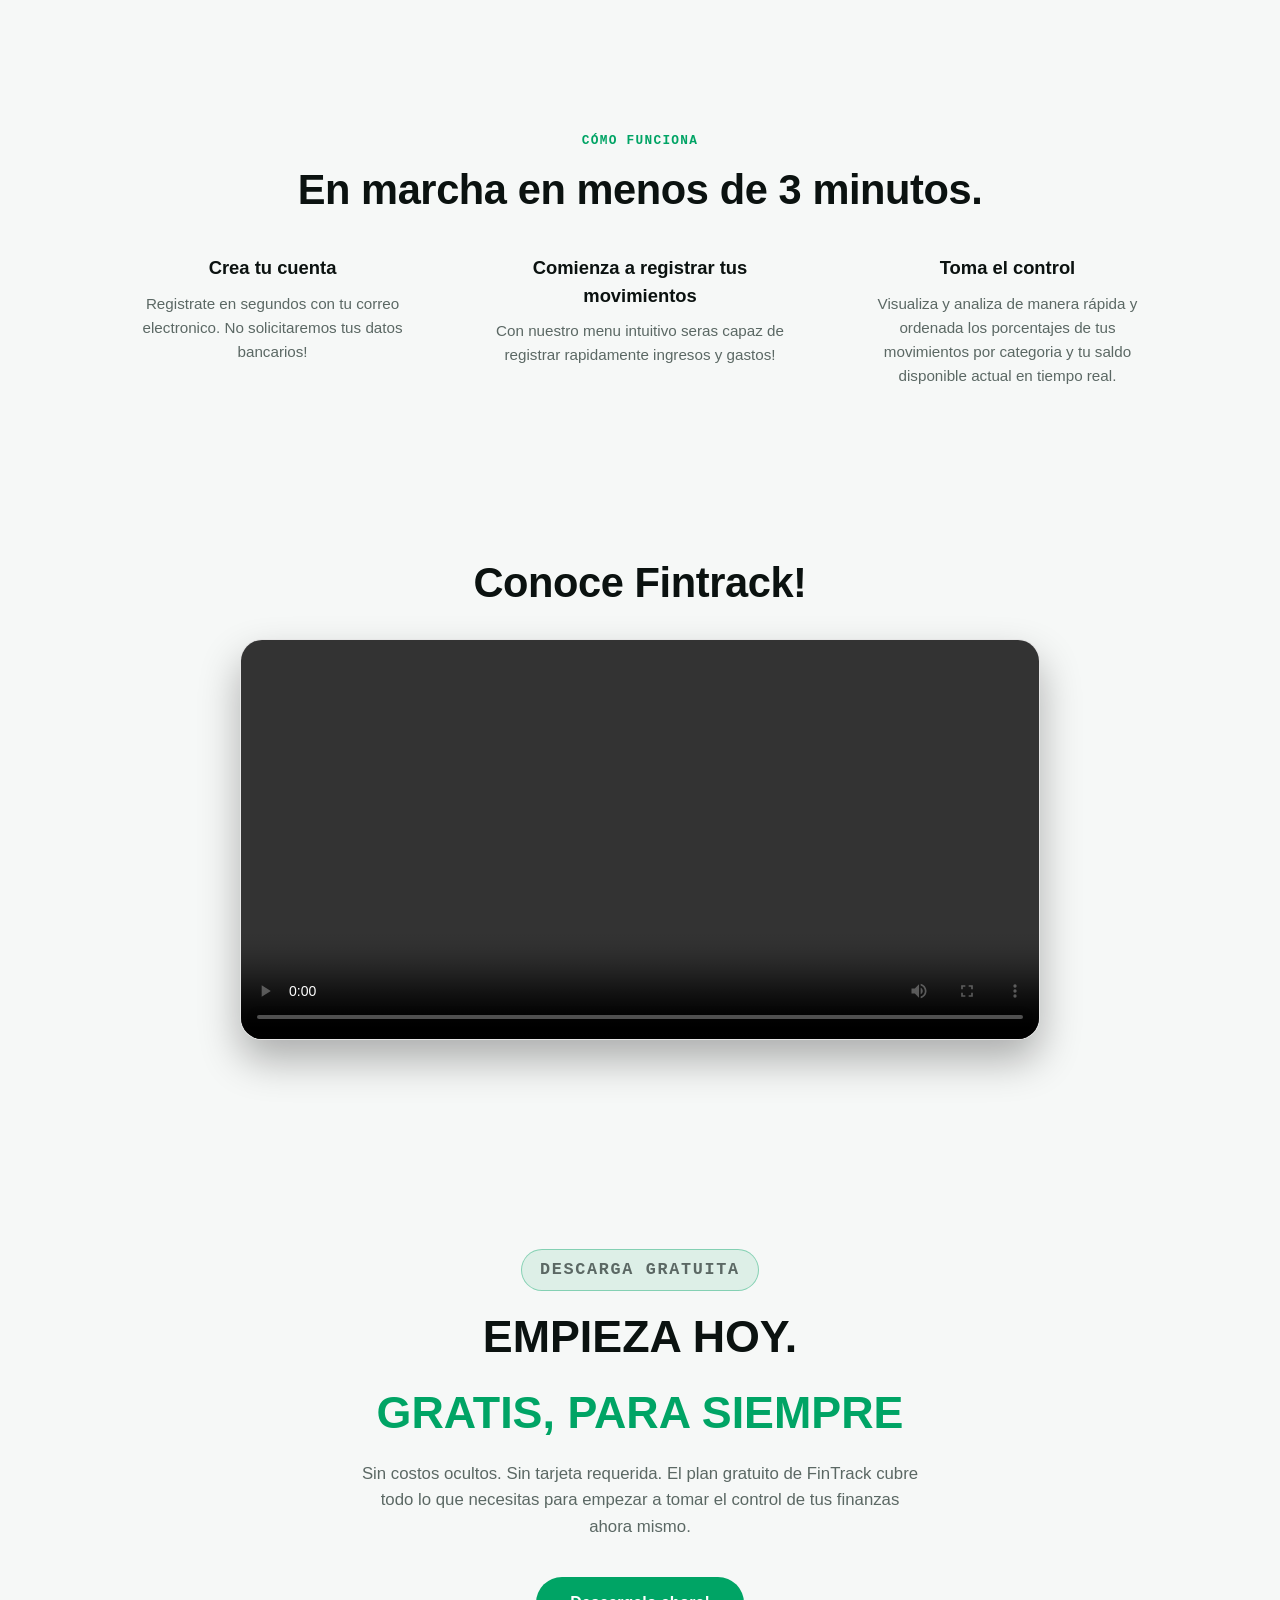
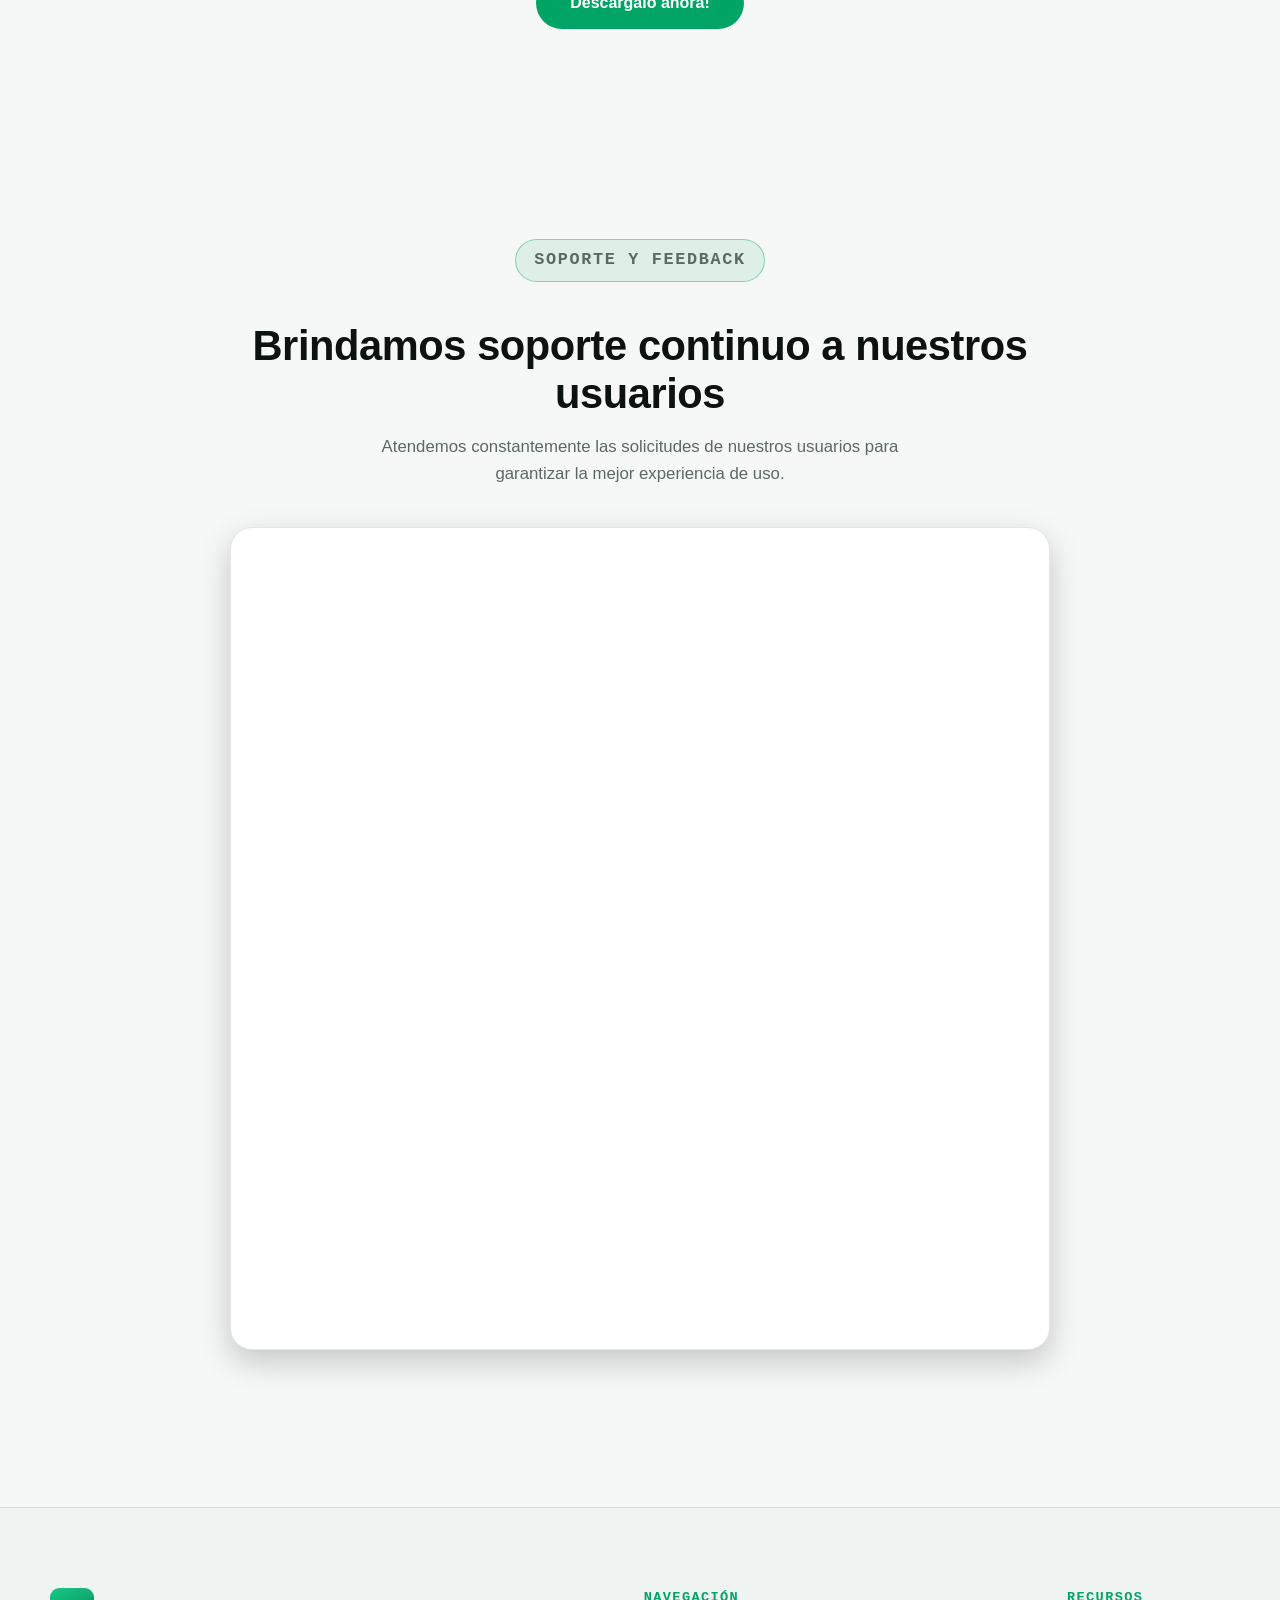
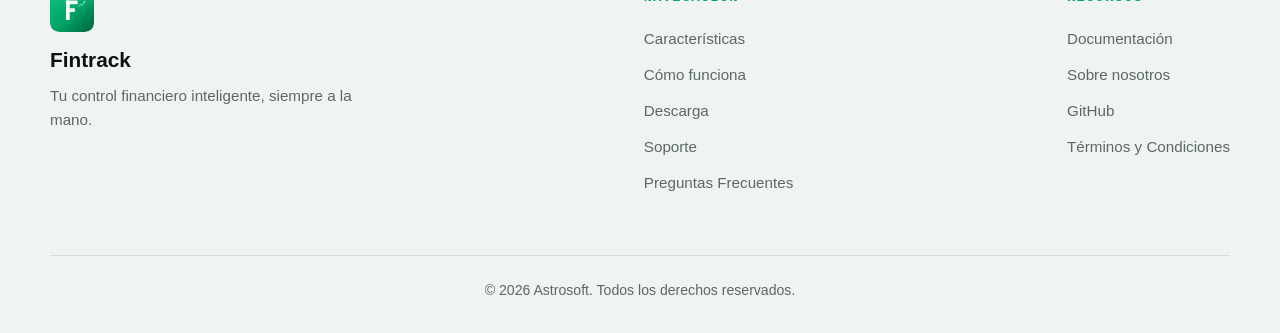
==== commit 6be8a077: "FAQs" ====
--- a/app/index.html
+++ b/app/index.html
@@ -15,7 +15,7 @@
             <nav>
                 <ul>
                     <li><a href="#caracteristicas"> Características </a></li>
-                    <li><a href="#funcionamiento"> Funcionamiento </a></li>
+                    <li><a href="faqs.html"> Preguntas Frecuentes </a></li>
                     <li><a href="https://portfolio-teal-psi-70.vercel.app/" target="_blank" rel="noopener"> Sobre nosotros</a></li>
                     <li><a href="#descarga"> Descarga</a></li>
                     <li><a href="terms.html">Terminos y Condiciones</a></li>
@@ -133,6 +133,7 @@
                         <li><a href="#funcionamiento">Cómo funciona</a></li>
                         <li><a href="#descarga">Descarga</a></li>
                         <li><a href="#soporte">Soporte</a></li>
+                        <li><a href="faqs.html">Preguntas Frecuentes</a></li>
                     </ul>
                 </div>
 
--- a/app/style.css
+++ b/app/style.css
@@ -737,3 +737,144 @@
             font-weight: 600;
             font-size: 0.9rem;
         }
+/* ---------------------------------------------------------
+   FAQS (Preguntas Frecuentes)
+--------------------------------------------------------- */
+.faqs-container {
+  max-width: 850px;
+  margin: 40px auto 100px;
+  padding: 0 32px;
+}
+
+@media (max-width: 640px) {
+  .faqs-container {
+    margin: 24px auto 64px;
+    padding: 0 20px;
+  }
+}
+
+.faqs-header {
+  margin-bottom: 36px;
+  border-bottom: 1px solid var(--border);
+  padding-bottom: 24px;
+}
+
+.faqs-header h1 {
+  font-size: clamp(1.9rem, 3.6vw, 2.6rem);
+  font-weight: 800;
+  line-height: 1.15;
+  letter-spacing: -0.01em;
+  color: var(--text);
+  margin-bottom: 12px;
+}
+
+.faqs-header p {
+  color: var(--text-muted);
+  font-size: 1.05rem;
+  line-height: 1.6;
+}
+
+.faqs-content {
+  display: flex;
+  flex-direction: column;
+  gap: 16px;
+}
+
+.faq-item {
+  background: var(--bg-card);
+  border: 1px solid var(--border);
+  border-radius: var(--radius-md);
+  overflow: hidden;
+  transition: border-color 0.25s ease, transform 0.25s ease;
+}
+
+.faq-item:hover {
+  border-color: rgba(0, 164, 101, 0.4);
+}
+
+.faq-item[open] {
+  border-color: var(--green);
+}
+
+.faq-question {
+  padding: 20px 24px;
+  font-size: 1.05rem;
+  font-weight: 600;
+  color: var(--text);
+  cursor: pointer;
+  list-style: none;
+  display: flex;
+  justify-content: space-between;
+  align-items: center;
+  gap: 16px;
+  user-select: none;
+  transition: background-color 0.2s ease;
+}
+
+.faq-question::-webkit-details-marker {
+  display: none;
+}
+
+.faq-question:hover {
+  background: var(--green-soft);
+}
+
+/* Indicador '+' con rotación suave a 'x' */
+.faq-question::after {
+  content: "+";
+  font-size: 1.4rem;
+  font-weight: 500;
+  color: var(--green);
+  line-height: 1;
+  transition: transform 0.25s ease, color 0.25s ease;
+  flex-shrink: 0;
+}
+
+.faq-item[open] .faq-question::after {
+  transform: rotate(45deg);
+}
+
+.faq-answer {
+  padding: 0 24px 24px 24px;
+  color: var(--text-muted);
+  font-size: 0.96rem;
+  line-height: 1.7;
+}
+
+.faq-item[open] .faq-answer {
+  animation: faqFadeIn 0.25s ease-out;
+}
+
+.faq-answer a {
+  color: var(--green);
+  text-decoration: underline;
+  text-underline-offset: 3px;
+  font-weight: 500;
+  transition: color 0.2s ease;
+}
+
+.faq-answer a:hover {
+  color: #00c078;
+}
+
+/* Imagen de comprobación (Virus Total) */
+.faq-item img {
+  display: block;
+  max-width: 100%;
+  height: auto;
+  margin-top: 18px;
+  border-radius: var(--radius-md);
+  border: 1px solid var(--border);
+  background: var(--bg);
+}
+
+@keyframes faqFadeIn {
+  from {
+    opacity: 0;
+    transform: translateY(-4px);
+  }
+  to {
+    opacity: 1;
+    transform: translateY(0);
+  }
+}
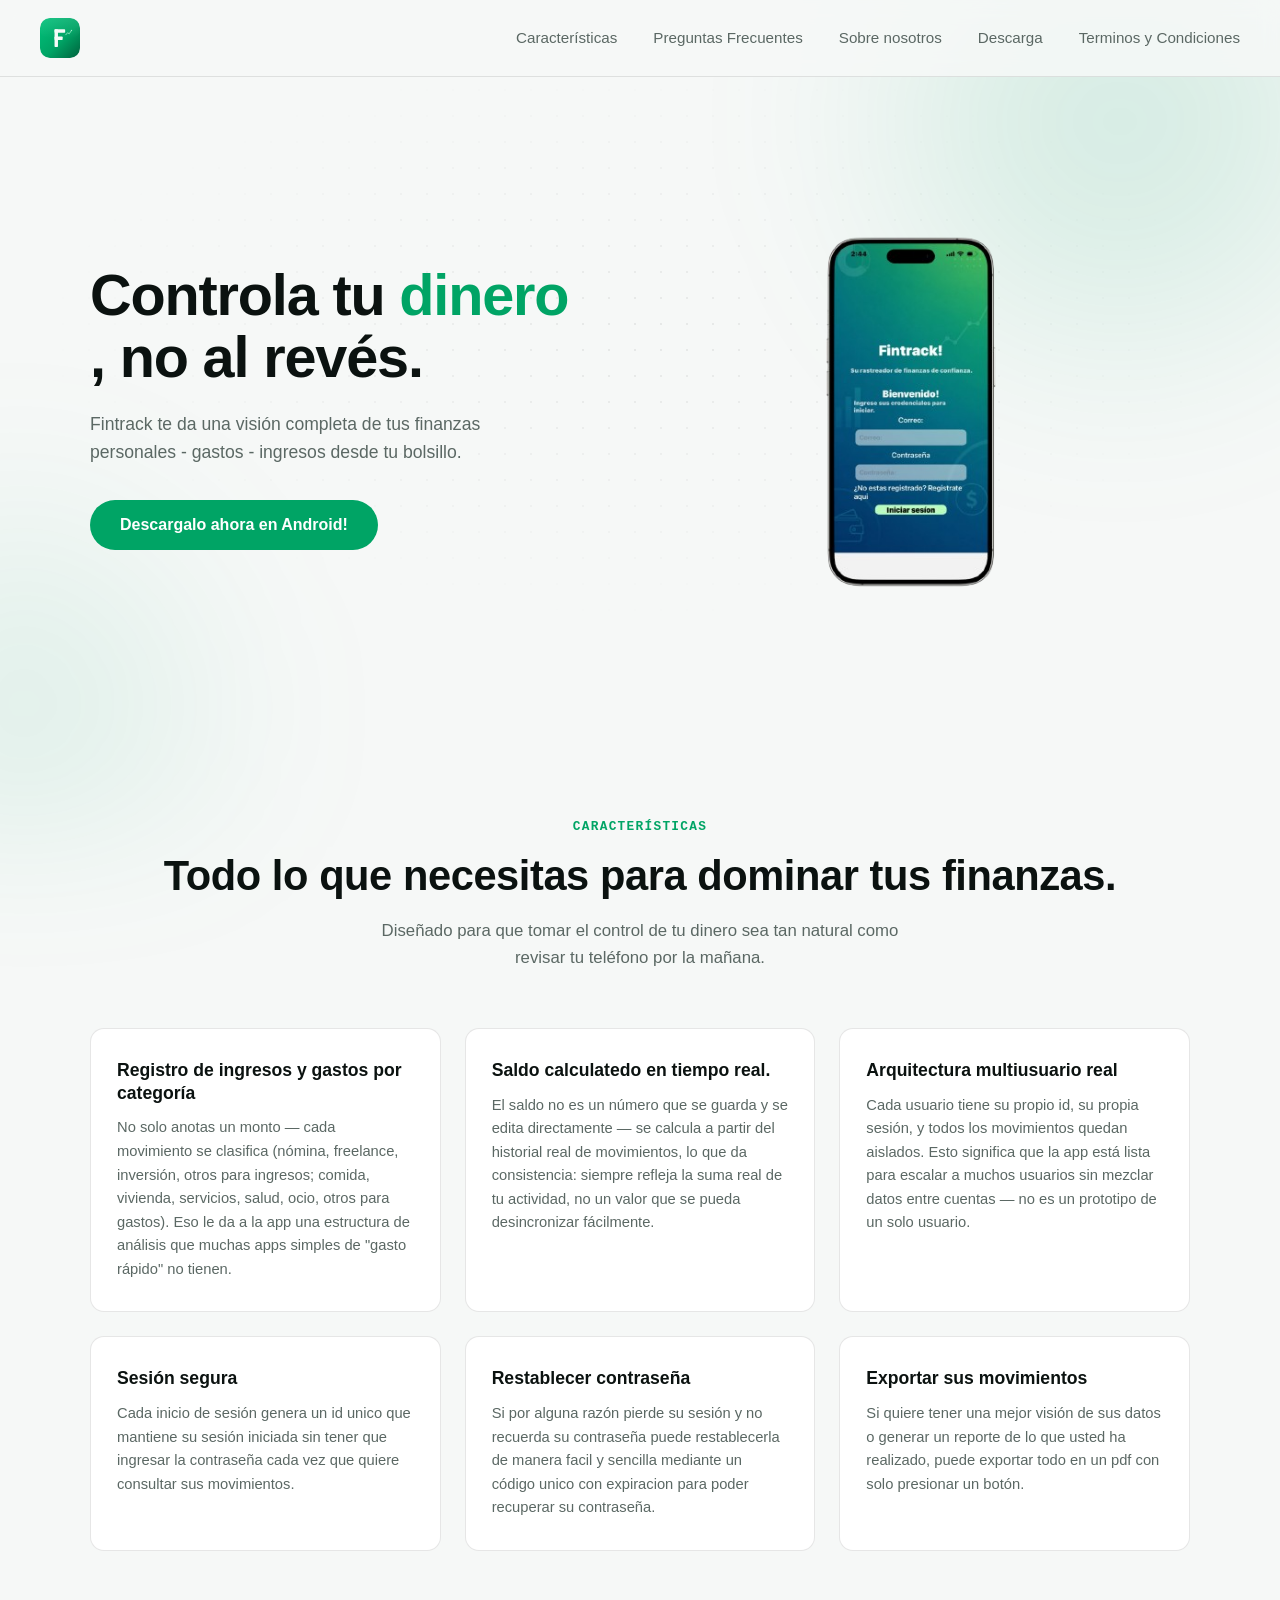
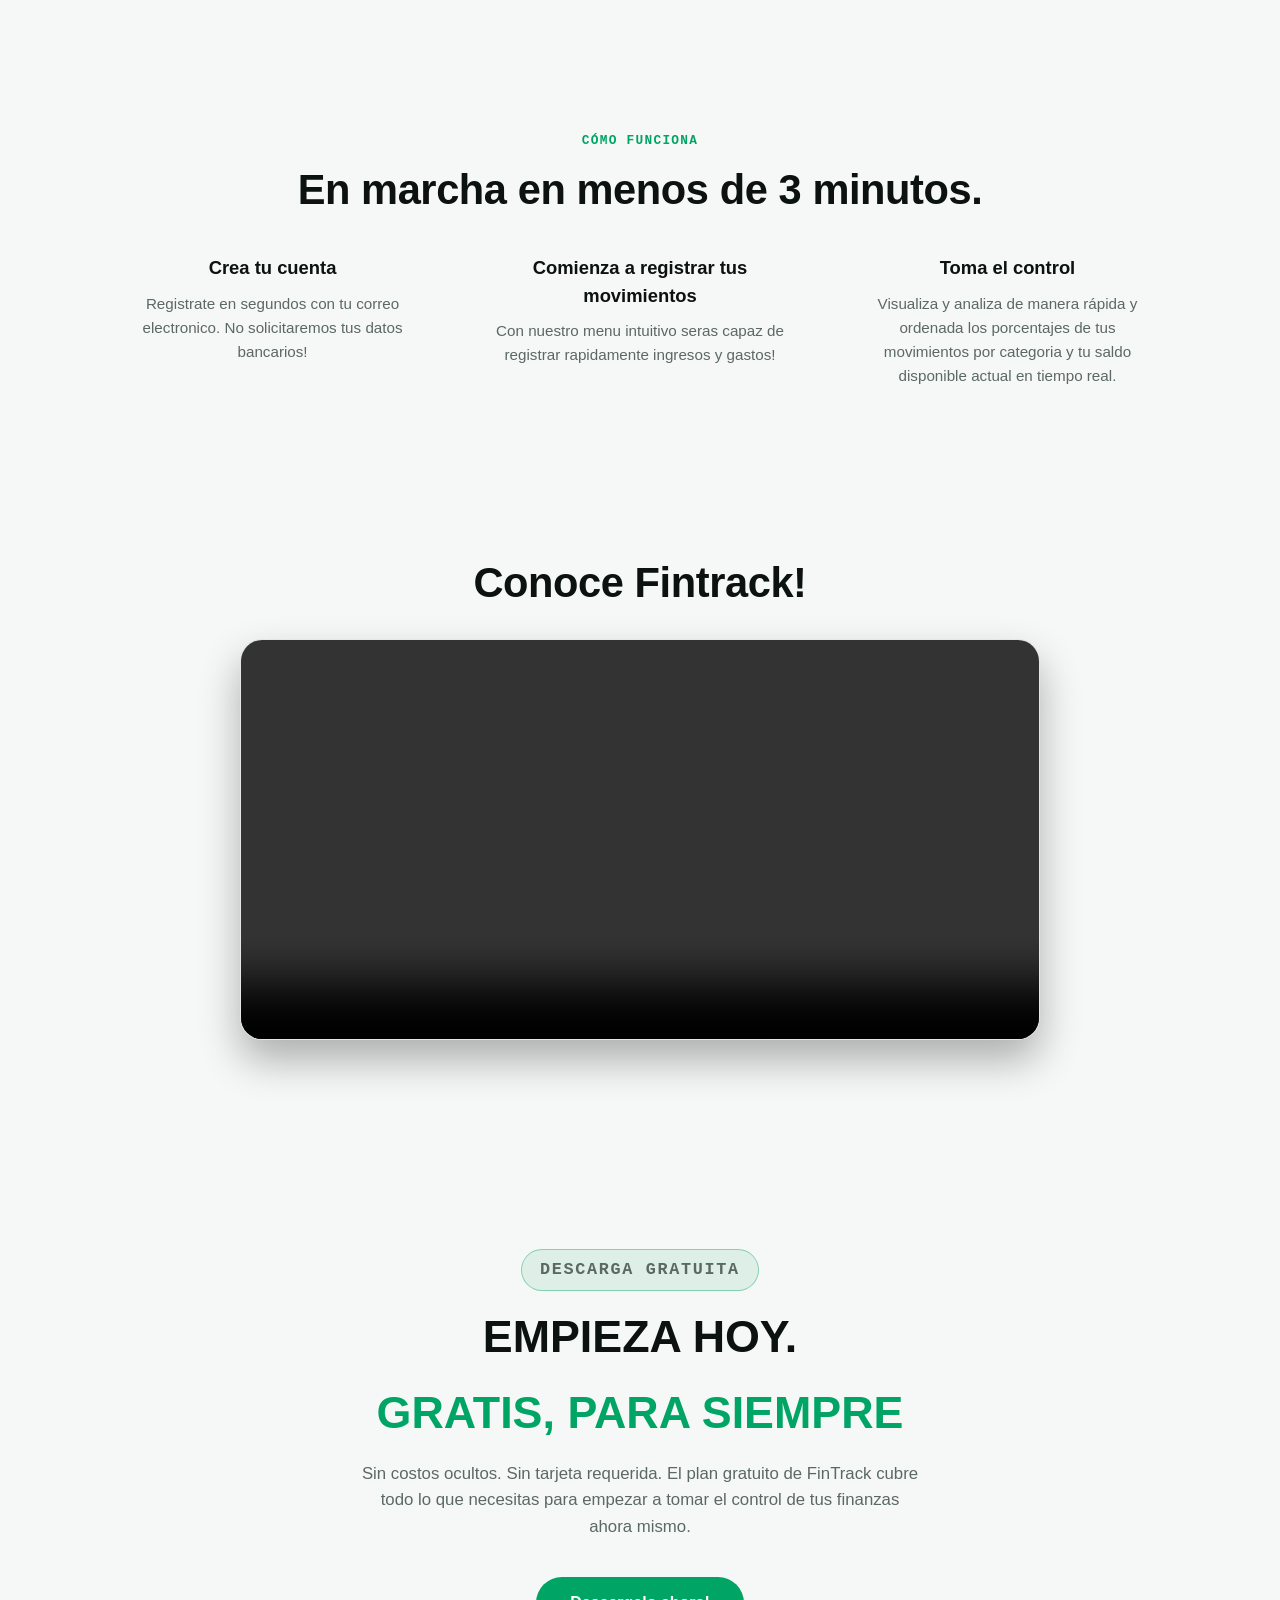
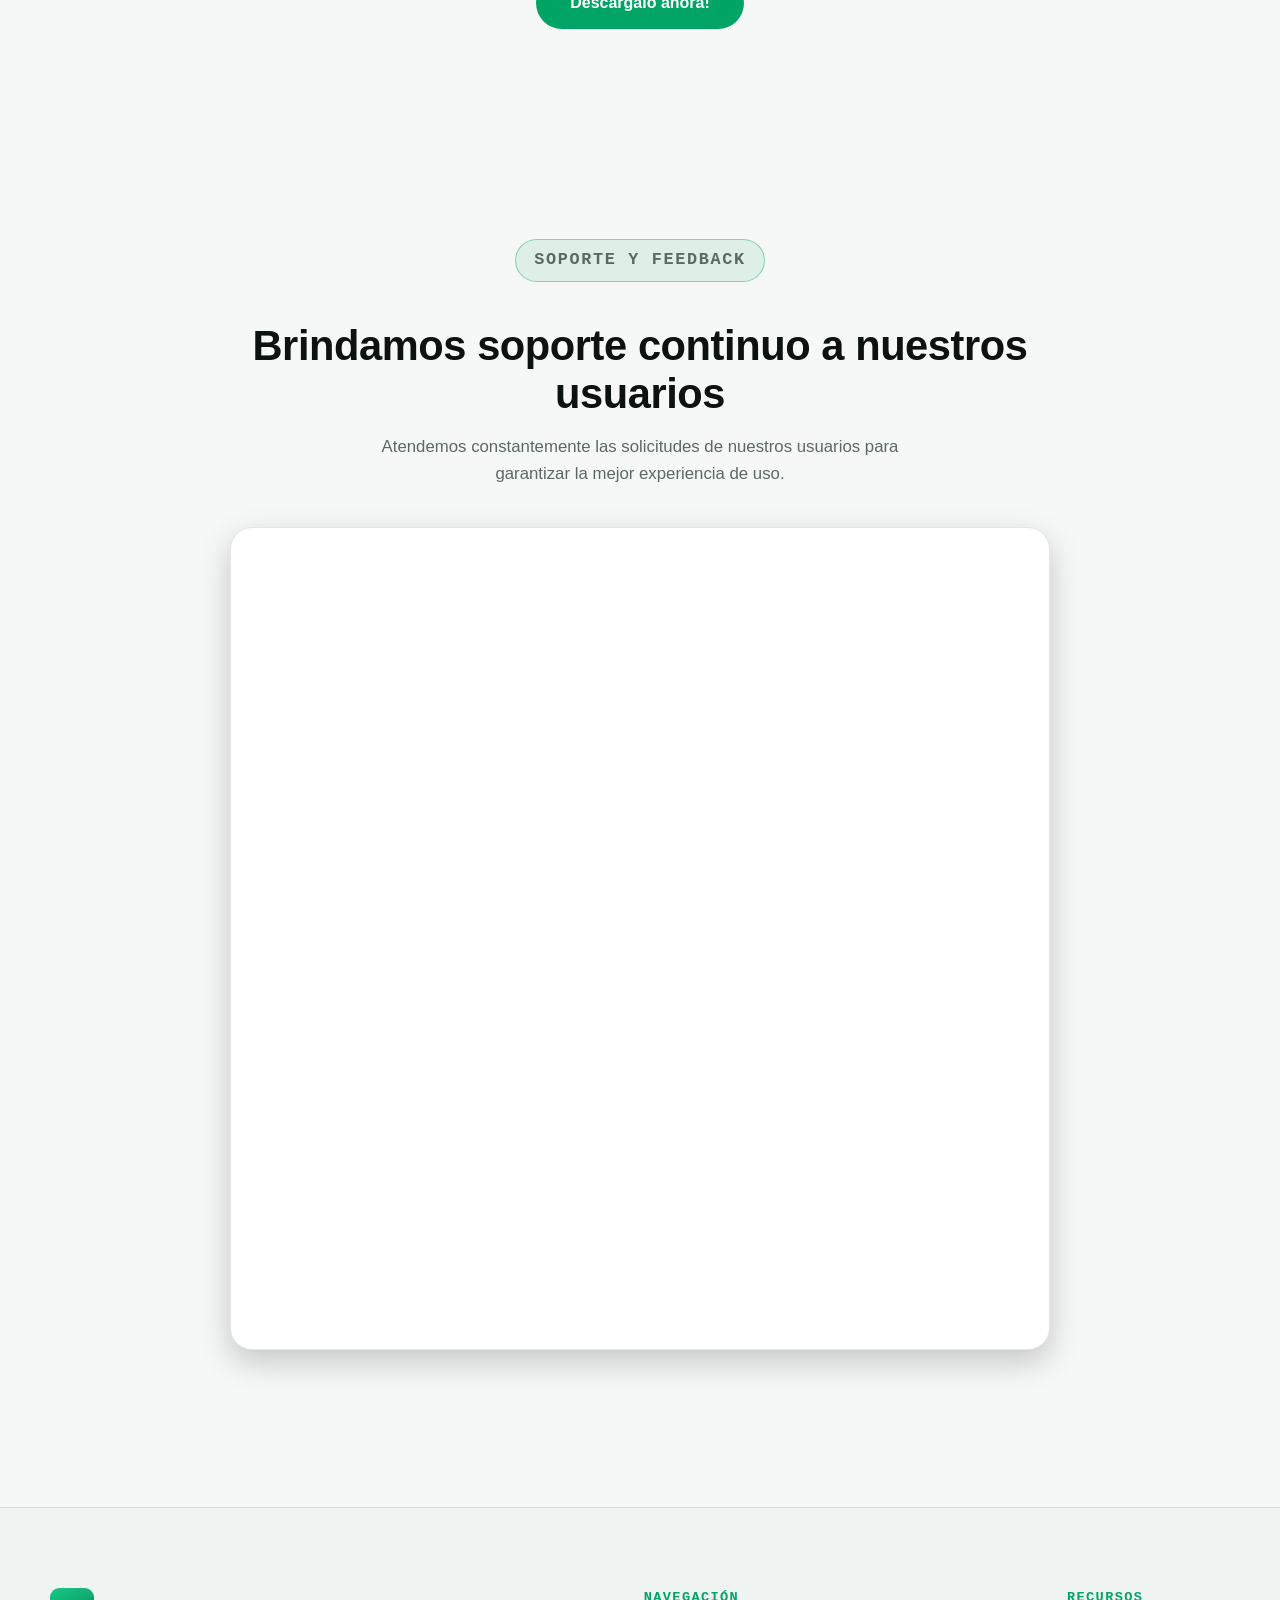
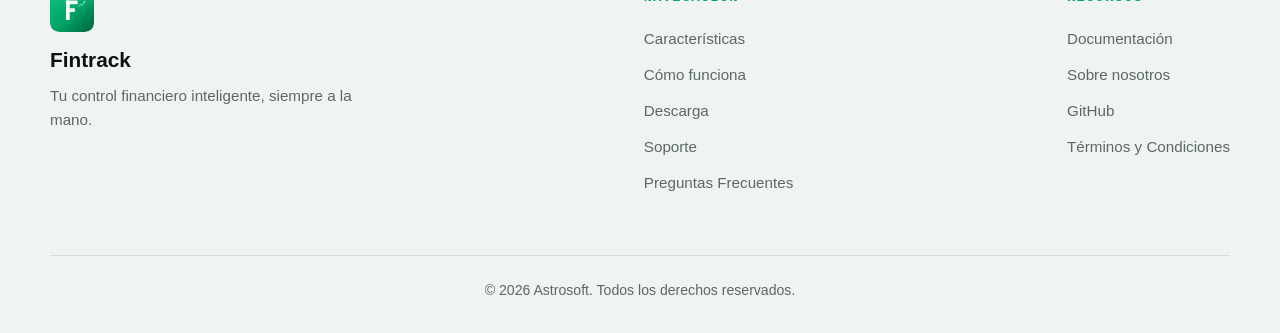
==== commit 2735d4bf: "Nosotros" ====
--- a/app/index.html
+++ b/app/index.html
@@ -16,7 +16,7 @@
                 <ul>
                     <li><a href="#caracteristicas"> Características </a></li>
                     <li><a href="faqs.html"> Preguntas Frecuentes </a></li>
-                    <li><a href="https://portfolio-teal-psi-70.vercel.app/" target="_blank" rel="noopener"> Sobre nosotros</a></li>
+                    <li><a href="https://astrosoft.vercel.app/" target="_blank" rel="noopener"> Sobre nosotros</a></li>
                     <li><a href="#descarga"> Descarga</a></li>
                     <li><a href="terms.html">Terminos y Condiciones</a></li>
                 </ul>
@@ -141,7 +141,7 @@
                     <h4>Recursos</h4>
                     <ul>
                         <li><a href="./assets/Fintrack.pdf" target="_blank">Documentación</a></li>
-                        <li><a href="https://portfolio-teal-psi-70.vercel.app/" target="_blank" rel="noopener">Sobre nosotros</a></li>
+                        <li><a href="https://astrosoft.vercel.app/" target="_blank" rel="noopener">Sobre nosotros</a></li>
                         <li><a href="https://github.com/AngelVilla16/Fintrack-54" target="_blank" rel="noopener">GitHub</a></li>
                         <li><a href="terms.html">Términos y Condiciones</a></li>
                     </ul>
--- a/app/style.css
+++ b/app/style.css
@@ -877,4 +877,178 @@
     opacity: 1;
     transform: translateY(0);
   }
+}
+/* ---------------------------------------------------------
+   FAQS (Preguntas Frecuentes) — RESPONSIVO Y FLUIDO
+--------------------------------------------------------- */
+.faqs-container {
+  max-width: 850px;
+  margin: 40px auto 100px;
+  padding: 0 32px;
+  width: 100%;
+}
+
+.faqs-header {
+  margin-bottom: 36px;
+  border-bottom: 1px solid var(--border);
+  padding-bottom: 24px;
+}
+
+.faqs-header h1 {
+  font-size: clamp(1.6rem, 4vw, 2.5rem);
+  font-weight: 800;
+  line-height: 1.2;
+  letter-spacing: -0.01em;
+  color: var(--text);
+  margin-bottom: 12px;
+  /* Evita que palabras muy largas rompan el layout en pantallas pequeñas */
+  overflow-wrap: break-word; 
+}
+
+.faqs-header p {
+  color: var(--text-muted);
+  font-size: clamp(0.95rem, 1.8vw, 1.05rem);
+  line-height: 1.6;
+}
+
+.faqs-content {
+  display: flex;
+  flex-direction: column;
+  gap: 16px;
+  width: 100%;
+}
+
+.faq-item {
+  background: var(--bg-card);
+  border: 1px solid var(--border);
+  border-radius: var(--radius-md);
+  overflow: hidden;
+  transition: border-color 0.25s ease, transform 0.25s ease;
+  width: 100%;
+}
+
+.faq-item:hover {
+  border-color: rgba(0, 164, 101, 0.4);
+}
+
+.faq-item[open] {
+  border-color: var(--green);
+}
+
+.faq-question {
+  padding: 18px 24px;
+  font-size: clamp(0.95rem, 2vw, 1.05rem);
+  font-weight: 600;
+  color: var(--text);
+  cursor: pointer;
+  list-style: none;
+  display: flex;
+  justify-content: space-between;
+  align-items: center;
+  gap: 16px;
+  user-select: none;
+  transition: background-color 0.2s ease;
+  /* Área táctil cómoda para móviles */
+  min-height: 56px; 
+}
+
+.faq-question::-webkit-details-marker {
+  display: none;
+}
+
+.faq-question:hover {
+  background: var(--green-soft);
+}
+
+/* Indicador dinámico '+' */
+.faq-question::after {
+  content: "+";
+  font-size: 1.4rem;
+  font-weight: 500;
+  color: var(--green);
+  line-height: 1;
+  transition: transform 0.25s ease, color 0.25s ease;
+  flex-shrink: 0;
+}
+
+.faq-item[open] .faq-question::after {
+  transform: rotate(45deg);
+}
+
+.faq-answer {
+  padding: 0 24px 20px 24px;
+  color: var(--text-muted);
+  font-size: clamp(0.9rem, 1.6vw, 0.96rem);
+  line-height: 1.7;
+  overflow-wrap: break-word;
+}
+
+.faq-item[open] .faq-answer {
+  animation: faqFadeIn 0.25s ease-out;
+}
+
+.faq-answer a {
+  color: var(--green);
+  text-decoration: underline;
+  text-underline-offset: 3px;
+  font-weight: 500;
+  transition: color 0.2s ease;
+  /* Garantiza saltos de línea en URLs o enlaces largos */
+  word-break: break-all;
+}
+
+.faq-answer a:hover {
+  color: #00c078;
+}
+
+/* Ajuste responsivo para la captura de Virus Total */
+.faq-item img {
+  display: block;
+  width: 100%;
+  max-width: 100%;
+  height: auto;
+  margin-top: 18px;
+  border-radius: var(--radius-md);
+  border: 1px solid var(--border);
+  background: var(--bg);
+  object-fit: contain;
+}
+
+@keyframes faqFadeIn {
+  from {
+    opacity: 0;
+    transform: translateY(-4px);
+  }
+  to {
+    opacity: 1;
+    transform: translateY(0);
+  }
+}
+
+/* ---------------------------------------------------------
+   MEDIA QUERIES — ADAPTACIÓN A PANTALLAS PEQUEÑAS
+--------------------------------------------------------- */
+@media (max-width: 640px) {
+  .faqs-container {
+    margin: 20px auto 60px;
+    padding: 0 16px;
+  }
+
+  .faqs-header {
+    margin-bottom: 24px;
+    padding-bottom: 16px;
+  }
+
+  .faq-question {
+    padding: 14px 16px;
+    gap: 12px;
+  }
+
+  .faq-answer {
+    padding: 0 16px 16px 16px;
+  }
+
+  .faq-item img {
+    margin-top: 12px;
+  }
 }
